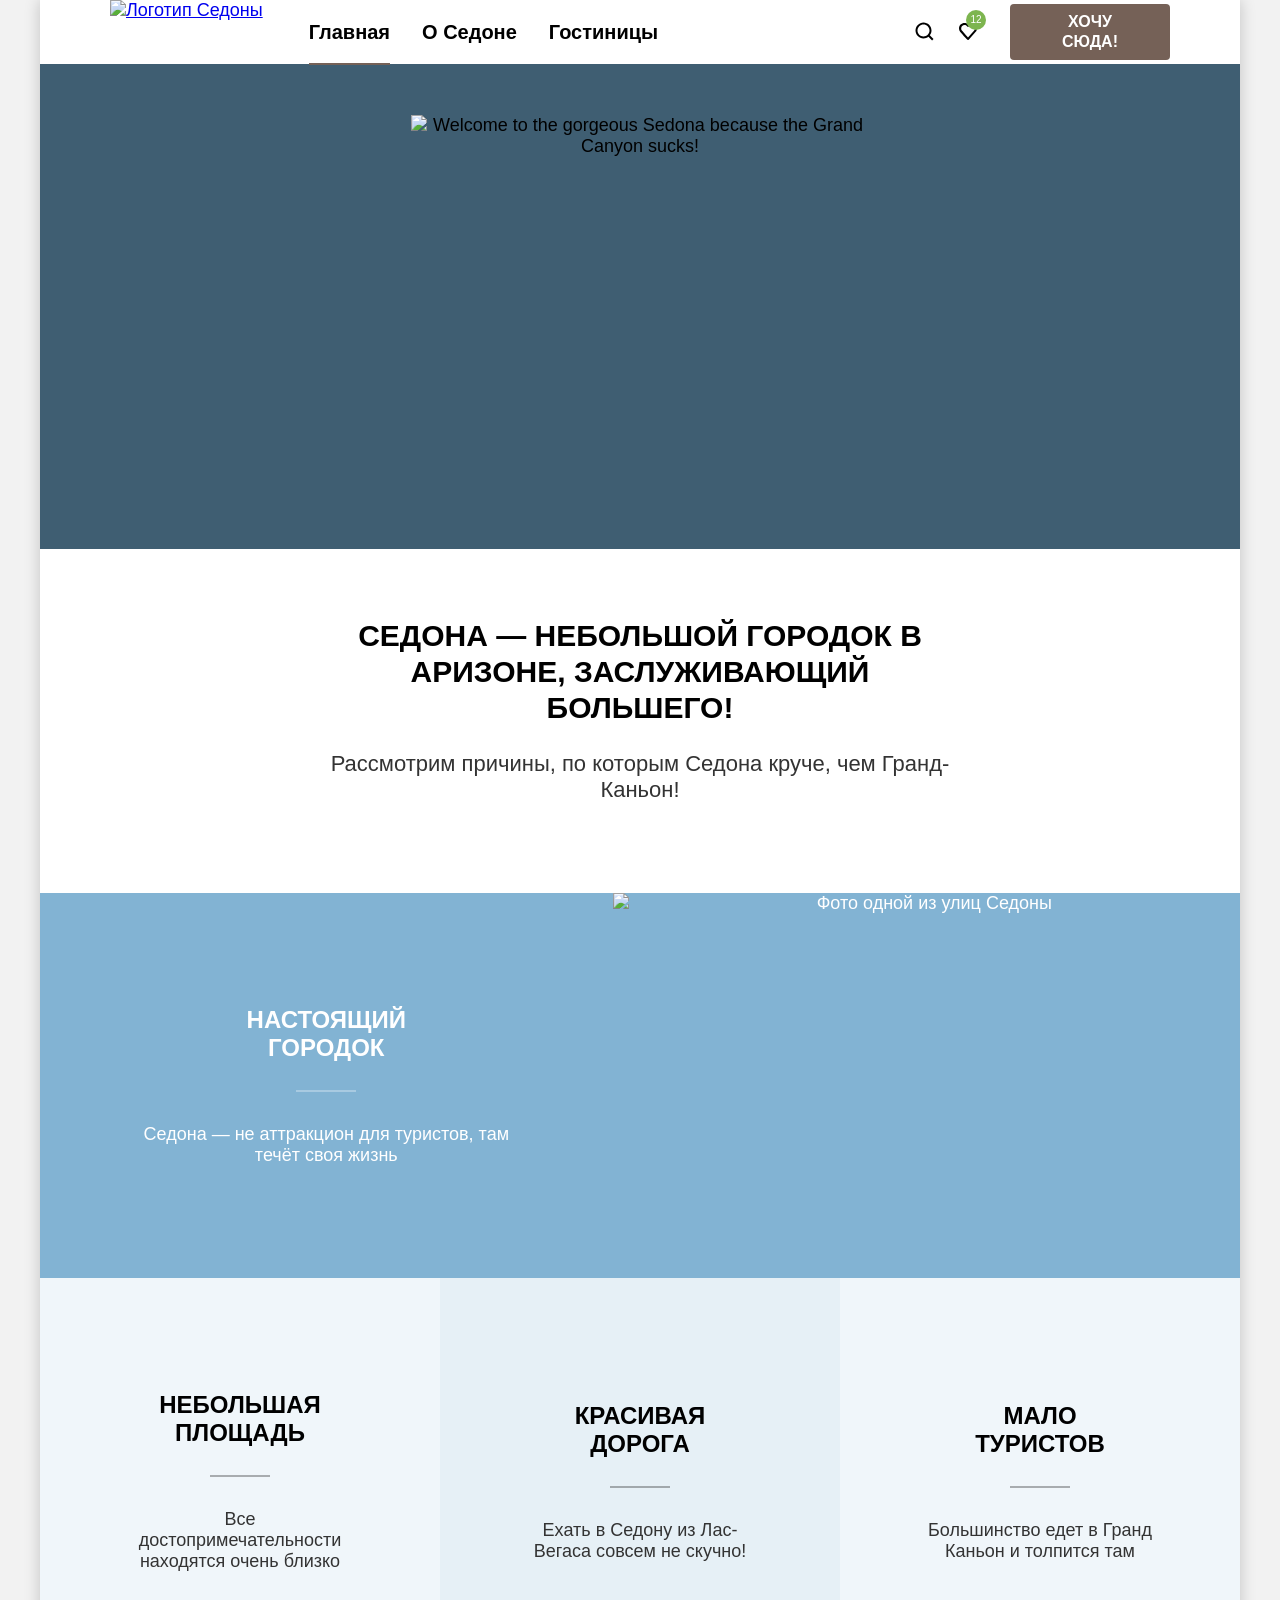
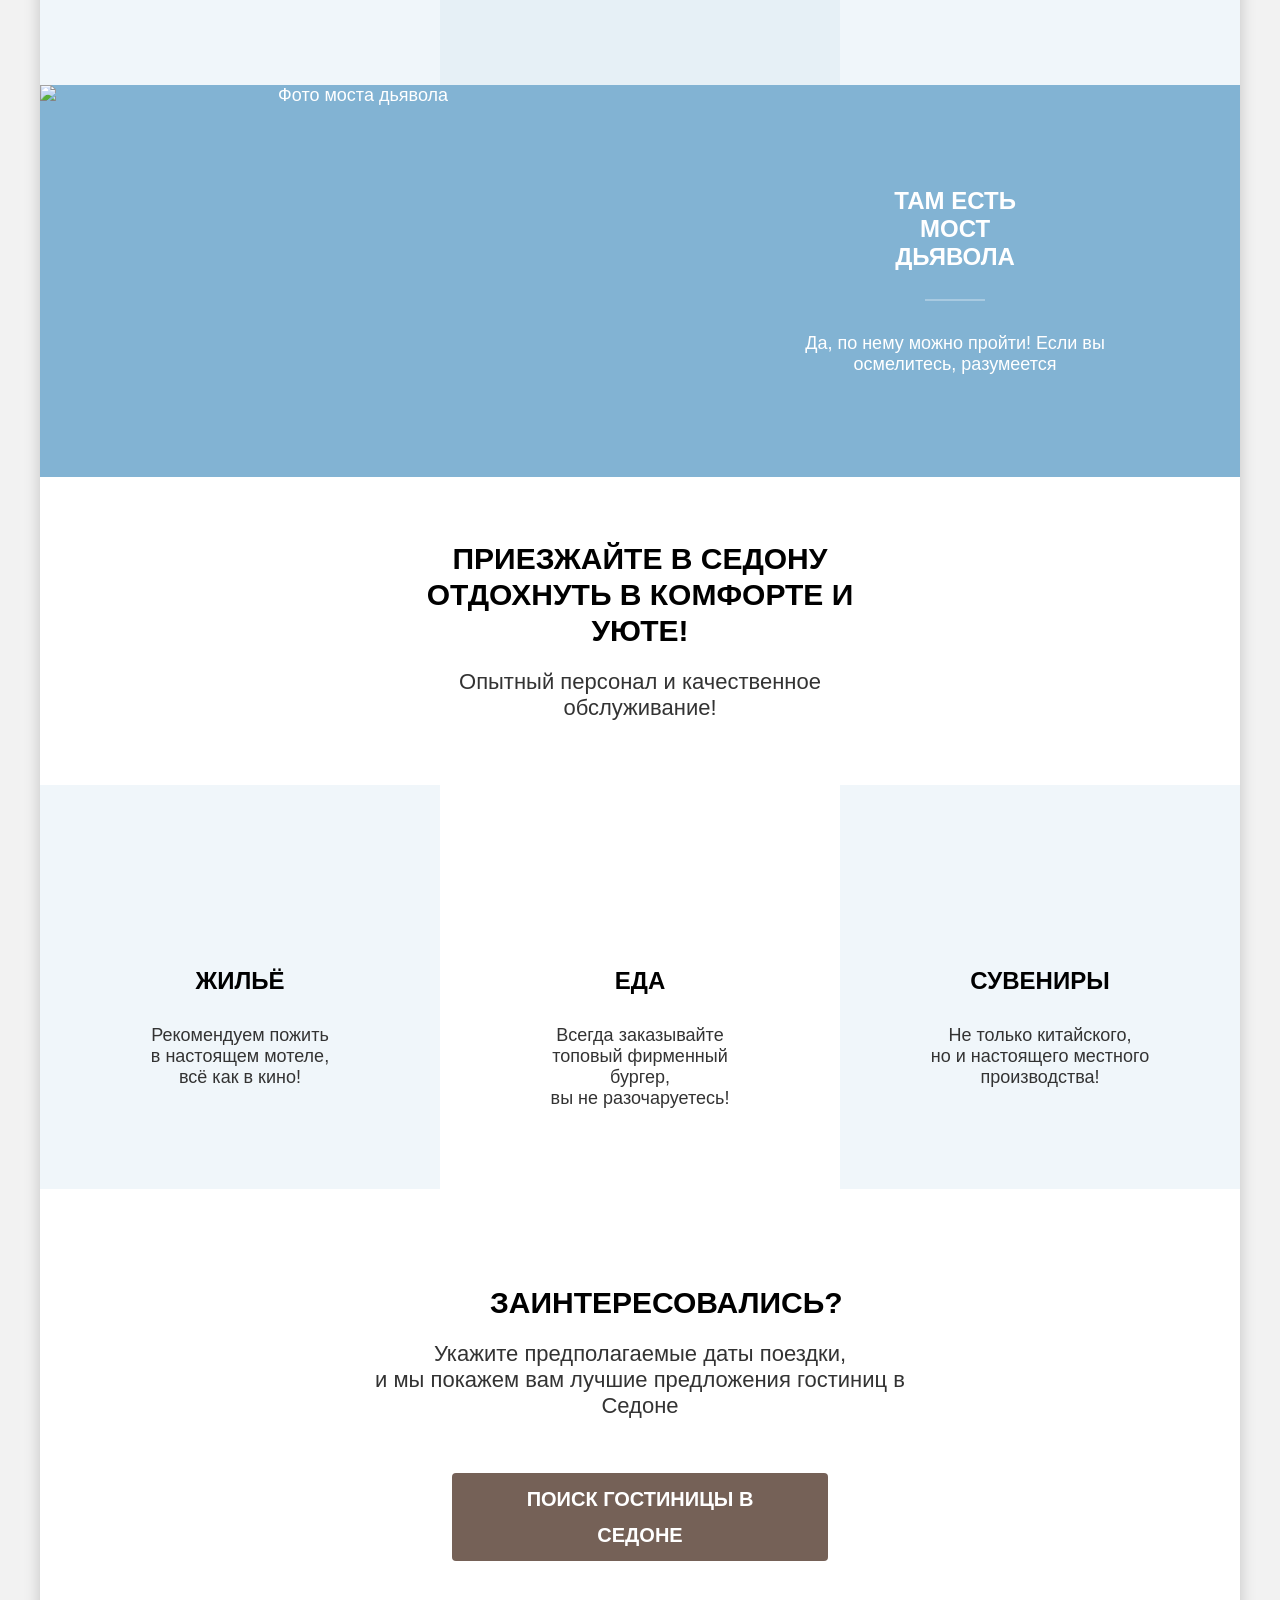
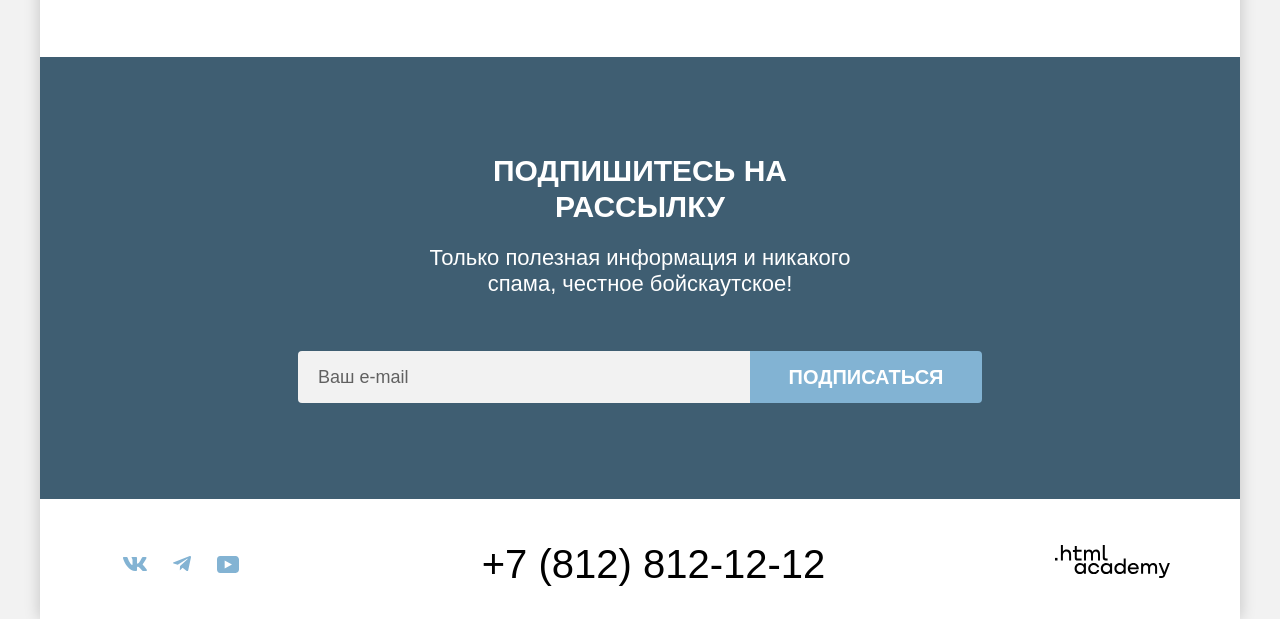
==== index.html @ 07a3b712 "fix: поправить стили (fix styles)" ====
<!doctype html>
<html lang="ru">
  <head>
    <meta charset="utf-8" />
    <title>HTML Academy: Седона</title>
    <link rel="icon" href="favicon.ico" sizes="32x32" />
    <link rel="stylesheet" href="styles/styles.css" />
  </head>
  <body>
    <div class="container">
      <header class="page-header">
        <div class="page-header__logo logo">
          <a href="index.html" class="logo__link">
            <img src="images/main-logo.svg" width="140" height="70" alt="Логотип Седоны" class="logo__image" />
          </a>
        </div>
        <nav class="page-header__navigation navigation">
          <ul class="navigation__list">
            <li class="navigation__item">
              <a href="index.html" class="navigation__link navigation__link--active" aria-current="page">Главная</a>
            </li>
            <li class="navigation__item">
              <a href="#" class="navigation__link">О Седоне</a>
            </li>
            <li class="navigation__item">
              <a href="catalog.html" class="navigation__link">Гостиницы</a>
            </li>
          </ul>
        </nav>
        <ul class="page-header__user-menu user-menu">
          <li class="user-menu__item">
            <a href="#" class="user-menu__link">
              <svg
                class="user-menu__icon user-menu__icon--search"
                aria-hidden="true"
                focusable="false"
                width="20"
                height="20"
                viewBox="0 0 20 20"
                xmlns="http://www.w3.org/2000/svg"
              >
                <path
                  d="M19.5 18.0083L15.8 14.3287C16.8 13.0359 17.5 11.3453 17.5 9.4558C17.5 5.08011 13.9 1.5 9.5 1.5C5.1 1.5 1.5 5.17956 1.5 9.55525C1.5 13.9309 5.1 17.511 9.5 17.511C11.3 17.511 13 16.9144 14.4 15.8204L18.1 19.5L19.5 18.0083ZM9.5 15.5221C6.2 15.5221 3.5 12.837 3.5 9.55525C3.5 6.27348 6.2 3.5884 9.5 3.5884C12.8 3.5884 15.5 6.27348 15.5 9.55525C15.5 12.837 12.8 15.5221 9.5 15.5221Z"
                />
              </svg>
              <span class="visually-hidden">Поиск</span>
            </a>
          </li>
          <li class="user-menu__item">
            <a href="#" class="user-menu__link">
              <svg
                class="user-menu__icon user-menu__icon--favorites"
                aria-hidden="true"
                focusable="false"
                width="20"
                height="20"
                viewBox="0 0 20 20"
                xmlns="http://www.w3.org/2000/svg"
              >
                <path
                  d="M9.9 19C9.6 19 9.3 18.9 9.1 18.6C3.7 12.5 2.4 11.1 2.1 10.7C1.4 9.8 1 8.6 1 7.4C1 4.4 3.4 2 6.5 2C7.8 2 9 2.5 10 3.3C11 2.5 12.3 2 13.5 2C16.5 2 19 4.4 19 7.4C19 8.7 18.5 9.9 17.7 10.8L10.7 18.7C10.5 18.9 10.3 19 9.9 19ZM3.9 9.5C4.2 9.9 7.4 13.5 10 16.4L16.2 9.4C16.7 8.9 16.9 8.2 16.9 7.4C16.9 5.6 15.4 4.1 13.6 4.1C12.6 4.1 11.6 4.6 10.9 5.4C10.6 5.7 10.3 5.8 10 5.8C9.7 5.8 9.4 5.6 9.2 5.4C8.5 4.6 7.5 4.1 6.5 4.1C4.7 4.1 3.2 5.6 3.2 7.4C3.1 8.3 3.5 9 3.9 9.5C3.8 9.5 3.8 9.5 3.9 9.5Z"
                />
              </svg>
              <span class="visually-hidden">Избранное</span>
              <span class="user-menu__count">12</span>
            </a>
          </li>
          <li class="user-menu__item">
            <a href="#" class="user-menu__button button button--brown">Хочу сюда!</a>
          </li>
        </ul>
      </header>
      <main class="page-main">
        <section class="page-main__hero hero">
          <h1 class="visually-hidden">Город Седона</h1>
          <img
            src="images/index-hero/hero-welcome.svg"
            width="458"
            height="352"
            alt="Welcome to the gorgeous Sedona because the Grand Canyon sucks!"
            class="hero__image"
          />
        </section>
        <section class="page-main__advantages advantages">
          <h2 class="advantages__title">Седона — небольшой городок в Аризоне, заслуживающий большего!</h2>
          <p class="advantages__description">Рассмотрим причины, по которым Седона круче, чем Гранд-Каньон!</p>
          <ul class="advantages__list">
            <li class="advantages__item advantages__item--accent">
              <div class="advantages__item-wrapper">
                <h3 class="advantages__item-title">Настоящий городок</h3>
                <p class="advantages__item-description">Седона — не аттракцион для туристов, там течёт своя жизнь</p>
              </div>
              <img src="images/advantages/advantages-1.jpg" width="800" height="385" alt="Фото одной из улиц Седоны" class="advantages__item-image" />
            </li>
            <li class="advantages__item">
              <h3 class="advantages__item-title">Небольшая площадь</h3>
              <p class="advantages__item-description">Все достопримечательности находятся очень близко</p>
            </li>
            <li class="advantages__item advantages__item--muted">
              <h3 class="advantages__item-title">Красивая дорога</h3>
              <p class="advantages__item-description">Ехать в Седону из Лас-Вегаса совсем не скучно!</p>
            </li>
            <li class="advantages__item">
              <h3 class="advantages__item-title">Мало туристов</h3>
              <p class="advantages__item-description">Большинство едет в Гранд Каньон и толпится там</p>
            </li>
            <li class="advantages__item advantages__item--accent advantages__item--reverse">
              <div class="advantages__item-wrapper">
                <h3 class="advantages__item-title">Там есть мост дьявола</h3>
                <p class="advantages__item-description">Да, по нему можно пройти! Если вы осмелитесь, разумеется</p>
              </div>
              <img src="images/advantages/advantages-2.jpg" width="800" height="385" alt="Фото моста дьявола" class="advantages__item-image" />
            </li>
          </ul>
        </section>
        <section class="page-main__services services">
          <h2 class="services__title">Приезжайте в Седону отдохнуть в комфорте и уюте!</h2>
          <p class="services__description">Опытный персонал и качественное обслуживание!</p>
          <ul class="services__list">
            <li class="services__item services__item--odd services__item--house">
              <h3 class="services__item-title">Жильё</h3>
              <p class="services__item-description">
                Рекомендуем пожить<br />
                в настоящем мотеле,<br />
                всё как в кино!
              </p>
            </li>
            <li class="services__item services__item--food">
              <h3 class="services__item-title">Еда</h3>
              <p class="services__item-description">
                Всегда заказывайте<br />
                топовый фирменный бургер,<br />
                вы не разочаруетесь!
              </p>
            </li>
            <li class="services__item services__item--odd services__item--souvenirs">
              <h3 class="services__item-title">Сувениры</h3>
              <p class="services__item-description">
                Не только китайского,<br />
                но и настоящего местного<br />
                производства!
              </p>
            </li>
          </ul>
        </section>
        <section class="page-main__hotel-search hotel-search">
          <h2 class="hotel-search__title">Заинтересовались?</h2>
          <p class="hotel-search__description">
            Укажите предполагаемые даты поездки,<br />
            и мы покажем вам лучшие предложения гостиниц в Седоне
          </p>
          <button type="button" class="hotel-search__button button button--brown">Поиск гостиницы в Седоне</button>
        </section>
        <section class="page-main__subscription subscription">
          <h2 class="subscription__title">Подпишитесь на рассылку</h2>
          <p class="subscription__description">Только полезная информация и никакого спама, честное бойскаутское!</p>
          <form class="subscription__form" action="https://echo.htmlacademy.ru/" method="post">
            <label class="visually-hidden" for="email">Введите адрес электронной почты:</label>
            <input id="email" class="subscription__email" type="email" name="subscription-email" placeholder="Ваш e-mail" required />
            <button class="subscription__button button button--blue" type="submit">Подписаться</button>
          </form>
        </section>
      </main>
      <footer class="page-footer">
        <section class="page-footer__social-links social-links">
          <h2 class="visually-hidden">Социальные сети</h2>
          <ul class="social-links__list">
            <li class="social-links__item">
              <a href="https://vk.com/htmlacademy" class="social-links__link">
                <svg aria-hidden="true" focusable="false" width="24" height="14" viewBox="0 0 24 14" xmlns="http://www.w3.org/2000/svg">
                  <path
                    fill-rule="evenodd"
                    clip-rule="evenodd"
                    d="M23.45 0.948C23.616 0.402 23.45 0 22.655 0H20.03C19.362 0 19.054 0.347 18.887 0.73C18.887 0.73 17.552 3.926 15.661 6.002C15.049 6.604 14.771 6.795 14.437 6.795C14.27 6.795 14.019 6.604 14.019 6.057V0.948C14.019 0.292 13.835 0 13.279 0H9.151C8.734 0 8.483 0.304 8.483 0.593C8.483 1.214 9.429 1.358 9.526 3.106V6.904C9.526 7.737 9.373 7.888 9.039 7.888C8.149 7.888 5.984 4.677 4.699 1.003C4.45 0.288 4.198 0 3.527 0H0.9C0.15 0 0 0.347 0 0.73C0 1.412 0.89 4.8 4.145 9.281C6.315 12.341 9.37 14 12.153 14C13.822 14 14.028 13.632 14.028 12.997V10.684C14.028 9.947 14.186 9.8 14.715 9.8C15.105 9.8 15.772 9.992 17.33 11.467C19.11 13.216 19.403 14 20.405 14H23.03C23.78 14 24.156 13.632 23.94 12.904C23.702 12.18 22.852 11.129 21.725 9.882C21.113 9.172 20.195 8.407 19.916 8.024C19.527 7.533 19.638 7.314 19.916 6.877C19.916 6.877 23.116 2.451 23.449 0.948H23.45Z"
                  />
                </svg>
                <span class="visually-hidden">Vkontakte</span>
              </a>
            </li>
            <li class="social-links__item">
              <a href="https://t.me/htmlacademy " class="social-links__link">
                <svg aria-hidden="true" focusable="false" width="18" height="16" viewBox="0 0 18 16" xmlns="http://www.w3.org/2000/svg">
                  <path
                    d="M16.785 0.0992597L0.840489 6.24776C-0.247661 6.68481 -0.241365 7.29184 0.640845 7.56253L4.73445 8.83953L14.2058 2.8637C14.6537 2.59121 15.0629 2.7378 14.7265 3.03636L7.05283 9.96185H7.05103L7.05283 9.96275L6.77045 14.1823C7.18413 14.1823 7.36669 13.9925 7.59871 13.7686L9.58705 11.8351L13.7229 14.89C14.4855 15.31 15.0332 15.0941 15.2229 14.1841L17.9379 1.38885C18.2158 0.274623 17.5126 -0.229883 16.785 0.0992597Z"
                  />
                </svg>
                <span class="visually-hidden">Telegram</span>
              </a>
            </li>
            <li class="social-links__item">
              <a href="https://www.youtube.com/user/htmlacademyru" class="social-links__link">
                <svg aria-hidden="true" focusable="false" width="22" height="17" viewBox="0 0 22 17" xmlns="http://www.w3.org/2000/svg">
                  <path
                    d="M18.607 0H3.17413C1.31343 0 0 1.59375 0 3.4V13.4937C0 15.4062 1.31343 17 3.17413 17H18.8259C20.4677 17 22 15.4062 22 13.6V3.4C21.7811 1.59375 20.4677 0 18.607 0ZM7.66169 12.5375V4.4625L14.995 8.5L7.66169 12.5375Z"
                  />
                </svg>
                <span class="visually-hidden">Youtube</span>
              </a>
            </li>
          </ul>
        </section>
        <div class="page-footer__contacts contacts">
          <a href="tel:+78128121212" class="contacts__phone">+7 (812) 812-12-12</a>
        </div>
        <div class="page-footer__logo logo">
          <a href="https://htmlacademy.ru/intensive/htmlcss" class="logo__link">
            <svg aria-hidden="true" focusable="false" width="115" height="33" viewBox="0 0 115 33" xmlns="http://www.w3.org/2000/svg">
              <path d="M0 12.9V15.5H2.5V12.9H0Z" />
              <path
                d="M11.6 4.5C10 4.5 8.8 5.2 8 6.2H7.9V0H5.9V15.5H7.9V10.2C7.9 8.1 9.2 6.6 11.2 6.6C13 6.6 14.1 8 14.1 9.8V15.5H16.1V9.4C16.2 6.4 14.3 4.5 11.6 4.5Z"
              />
              <path
                d="M26.6 4.8H21.8V1.1H19.8V4.9H17.9V6.9H19.8V12.9C19.8 14.6 20.8 15.6 22.5 15.6H26.6V13.6H22.9C22.2 13.6 21.8 13.2 21.8 12.5V6.8H26.6V4.8Z"
              />
              <path
                d="M41.1 4.6C39.5 4.6 38.2 5.4 37.6 6.7H37.5C36.9 5.5 35.7 4.6 34.1 4.6C32.7 4.6 31.6 5.4 31 6.4H30.9V4.8H29V15.4H31V10C31 8 32 6.5 33.6 6.5C35.1 6.5 36 7.5 36 9.1V15.4H38V9.8C38 7.4 39.4 6.5 40.6 6.5C42.1 6.5 43 7.5 43 9.1V15.4H45V8.9C45.1 6.4 43.6 4.6 41.1 4.6Z"
              />
              <path d="M47.8 12.7C47.8 14.4 48.8 15.4 50.6 15.4H52.6V13.4H50.9C50.2 13.4 49.8 13 49.8 12.3V0H47.8V12.7Z" />
              <path
                d="M28.9 19.7C28 18.6 26.7 17.9 25 17.9C21.9 17.9 19.6 20.2 19.6 23.5C19.6 26.8 21.9 29.1 25 29.1C26.8 29.1 28 28.3 28.8 27.2H28.9V28.8H30.9V18.2H28.9V19.7ZM25.3 27.1C23.1 27.1 21.7 25.5 21.7 23.5C21.7 21.5 23.1 19.9 25.3 19.9C27.5 19.9 28.9 21.5 28.9 23.5C28.9 25.4 27.5 27.1 25.3 27.1Z"
              />
              <path
                d="M44.2 22C43.7 19.6 41.6 17.9 38.8 17.9C35.4 17.9 33.2 20.4 33.2 23.5C33.2 26.6 35.4 29.1 38.8 29.1C41.6 29.1 43.7 27.3 44.2 24.9H42.1C41.7 26.2 40.4 27.2 38.8 27.2C36.6 27.2 35.2 25.6 35.2 23.6C35.2 21.6 36.6 20 38.8 20C40.4 20 41.6 21 42.1 22.2H44.2V22Z"
              />
              <path
                d="M55.1 19.7C54.2 18.6 52.9 17.9 51.2 17.9C48.1 17.9 45.8 20.2 45.8 23.5C45.8 26.8 48.1 29.1 51.2 29.1C53 29.1 54.2 28.3 55 27.2H55.1V28.8H57.1V18.2H55.1V19.7ZM51.5 27.1C49.3 27.1 47.9 25.5 47.9 23.5C47.9 21.5 49.3 19.9 51.5 19.9C53.7 19.9 55.1 21.5 55.1 23.5C55.1 25.4 53.6 27.1 51.5 27.1Z"
              />
              <path
                d="M68.7 19.8C67.8 18.7 66.5 17.9 64.8 17.9C61.7 17.9 59.4 20.2 59.4 23.5C59.4 26.8 61.6 29.1 64.8 29.1C66.5 29.1 67.8 28.3 68.6 27.3H68.7V28.8H70.7V13.4H68.7V19.8ZM65.1 27.1C62.9 27.1 61.5 25.5 61.5 23.5C61.5 21.5 62.9 19.9 65.1 19.9C67.3 19.9 68.7 21.5 68.7 23.5C68.6 25.5 67.2 27.1 65.1 27.1Z"
              />
              <path
                d="M78.3 17.9C75 17.9 72.8 20.4 72.8 23.5C72.8 26.5 74.9 29.1 78.3 29.1C80.8 29.1 82.8 27.8 83.5 25.5H81.4C80.9 26.5 79.8 27.1 78.4 27.1C76.5 27.1 75.1 25.8 75 24.2H83.8C84 20.6 81.8 17.9 78.3 17.9ZM78.3 19.8C80 19.8 81.3 20.8 81.6 22.4H75.1C75.4 20.9 76.6 19.8 78.3 19.8Z"
              />
              <path
                d="M98.2 17.9C96.6 17.9 95.3 18.7 94.6 19.9H94.5C93.9 18.7 92.7 17.9 91.1 17.9C89.7 17.9 88.6 18.6 88 19.7V18.2H86.1V28.8H88.1V23.4C88.1 21.4 89.1 20 90.7 19.9C92.2 19.9 93.1 20.9 93.1 22.5V28.8H95.1V23.2C95.1 20.8 96.5 19.9 97.7 19.9C99.2 19.9 100.1 20.9 100.1 22.5V28.8H102.1V22.3C102.2 19.7 100.7 17.9 98.2 17.9Z"
              />
              <path
                d="M109.4 27L105.8 18.1H103.6L108.4 29.7C108.1 30.6 107.7 30.9 106.7 30.9H104.2V32.9H106.7C108.5 32.9 109.5 32.1 110.2 30.3L114.9 18.1H112.8L109.4 27Z"
              />
            </svg>
            <span class="visually-hidden">Логотип команды htmlacademy</span>
          </a>
        </div>
      </footer>
      <div class="modal modal--hidden" role="dialog" aria-modal="true" aria-labelledby="modal-title">
        <div class="modal__container">
          <h2 class="modal__title" id="modal-title">Поиск гостиницы в Седоне</h2>
          <button class="modal__close-button" type="button">
            <span class="visually-hidden">Закрыть</span>
            <svg aria-hidden="true" focusable="false" width="14" height="14" viewBox="0 0 14 14" xmlns="http://www.w3.org/2000/svg">
              <path
                d="M14 1.29231L12.7077 0L7 5.70769L1.29231 0L0 1.29231L5.70769 7L0 12.7077L1.29231 14L7 8.29231L12.7077 14L14 12.7077L8.29231 7L14 1.29231Z"
                fill="black"
              />
            </svg>
          </button>
          <form class="modal__form" action="https://echo.htmlacademy.ru/" method="get">
            <div class="modal__field">
              <label class="modal__label" for="date-from">Дата заезда:</label>
              <div class="modal__input-wrapper">
                <input class="modal__input" id="date-from" type="text" name="date-from" value="27 апреля 2020" placeholder="ДД.ММ.ГГГГ" />
                <button class="modal__calendar-button" type="button">
                  <span class="visually-hidden">Выбрать дату заезда</span>
                </button>
              </div>
              <p class="modal__field-message modal__field-message--error">Мы не можем отправить вас в прошлое.</p>
            </div>
            <div class="modal__field">
              <label class="modal__label" for="date-to">Дата выезда:</label>
              <div class="modal__input-wrapper">
                <input class="modal__input" id="date-to" type="text" name="date-to" value="1 сентября 2023" placeholder="ДД.ММ.ГГГГ" />
                <button class="modal__calendar-button" type="button">
                  <span class="visually-hidden">Выбрать дату выезда</span>
                </button>
              </div>
              <p class="modal__field-message modal__field-message--success">На эти даты есть свободные номера. Пока есть.</p>
            </div>
            <div class="modal__guests">
              <div class="modal__guests-group">
                <label class="modal__guests-label" for="adults-count">Взрослые:</label>
                <div class="modal__counter">
                  <button class="modal__counter-button modal__counter-button--decrease" type="button" aria-label="Уменьшить количество взрослых">−</button>
                  <input class="modal__counter-value" id="adults-count" type="number" name="adults" value="2" readonly />
                  <button class="modal__counter-button modal__counter-button--increase" type="button" aria-label="Увеличить количество взрослых">+</button>
                </div>
              </div>
              <div class="modal__guests-group">
                <label class="modal__guests-label" for="children-count">
                  Дети:
                  <button class="modal__tooltip-button" type="button" aria-describedby="children-tooltip">
                    <span class="visually-hidden">Информация</span>
                  </button>
                  <span class="modal__tooltip" role="tooltip" id="children-tooltip">
                    Укажите количество детей, которые будут с вами, возраст которых от 6 до 18 лет. Дети до 6 лет размещаются бесплатно.
                  </span>
                </label>
                <div class="modal__counter">
                  <button class="modal__counter-button modal__counter-button--decrease" type="button" aria-label="Уменьшить количество детей">−</button>
                  <input class="modal__counter-value" id="children-count" type="number" name="children" value="2" readonly />
                  <button class="modal__counter-button modal__counter-button--increase" type="button" aria-label="Увеличить количество детей">+</button>
                </div>
              </div>
            </div>
            <button class="modal__submit button button--blue" type="submit">Найти</button>
          </form>
        </div>
      </div>
    </div>
    <script src="scripts/script.js"></script>
  </body>
</html>
---- styles/styles.css ----
/* Fonts */
@font-face {
  font-family: 'PT Sans';
  font-style: normal;
  font-weight: 400;
  src: url('../fonts/ptsans-400.woff2') format('woff2');
  font-display: swap;
}

@font-face {
  font-family: 'PT Sans';
  font-style: normal;
  font-weight: 700;
  src: url('../fonts/ptsans-700.woff2') format('woff2');
  font-display: swap;
}

/* Global */

:root {
  /* colors */
  --color-white: #ffffff;
  --color-black: #000000;
  --color-grey: #333333;
  --color-blue: #82b3d3;
  --color-blue-dark: #68a2ca;
  --color-blue-alt: #83b3d3;
  --color-brown: #756157;
  --color-brown-dark: #615048;
  --color-green: #7db54f;
  --color-green-dark: #6c9e42;
  --color-steel-teal: #3f5e72;
  --color-light-gray: #e5e5e5;
  --color-off-white: #f2f2f2;
  --color-coral-red: #ff5757;

  /* colors with opacity */
  --color-white-10: color-mix(in srgb, var(--color-white) 10%, transparent);
  --color-white-30: color-mix(in srgb, var(--color-white) 30%, transparent);
  --color-white-60: color-mix(in srgb, var(--color-white) 60%, transparent);
  --color-off-white-80: color-mix(in srgb, var(--color-off-white) 80%, transparent);
  --color-blue-12: color-mix(in srgb, var(--color-blue-alt) 12%, transparent);
  --color-blue-20: color-mix(in srgb, var(--color-blue-alt) 20%, transparent);
  --color-blue-30: color-mix(in srgb, var(--color-blue-dark) 30%, transparent);
  --color-black-20: color-mix(in srgb, var(--color-black) 20%, transparent);
  --color-black-30: color-mix(in srgb, var(--color-black) 30%, transparent);
  --color-black-60: color-mix(in srgb, var(--color-black) 60%, transparent);
  --color-brown-30: color-mix(in srgb, var(--color-brown) 30%, transparent);
}

.visually-hidden {
  position: absolute;
  width: 1px;
  height: 1px;
  margin: -1px;
  border: 0;
  padding: 0;
  white-space: nowrap;
  clip-path: inset(100%);
  clip: rect(0 0 0 0);
  overflow: hidden;
}

.button {
  display: block;
  padding: 8px 16px;
  border: none;
  border-radius: 4px;
  font-family: 'PT Sans', sans-serif;
  font-size: 16px;
  font-weight: 700;
  line-height: 20px;
  text-transform: uppercase;
  text-decoration: none;
  color: var(--color-white);
  cursor: pointer;
  transition: all 0.2s ease-out;

  &.button--brown {
    background-color: var(--color-brown);
  }

  &.button--brown:hover,
  &.button--brown:focus-visible {
    background-color: var(--color-brown-dark);
  }

  &.button--brown:active {
    background-color: var(--color-brown);
  }

  &.button--blue {
    background-color: var(--color-blue);
  }

  &.button--blue:hover,
  &.button--blue:focus-visible {
    background-color: var(--color-blue-dark);
  }

  &.button--blue:active {
    background-color: var(--color-blue);
  }

  &.button--green {
    background-color: var(--color-green);
  }

  &.button--green:hover,
  &.button--green:focus-visible {
    background-color: var(--color-green-dark);
  }

  &.button--green:active {
    background-color: var(--color-green);
  }

  &.button--reset {
    background-color: transparent;
  }

  &.button--reset:hover {
    color: var(--color-white-60);
  }

  &.button--reset:focus-visible {
    transition: none;
    outline: 3px solid var(--color-blue-alt);
    outline-offset: -3px;
  }

  &.button--reset:active {
    color: var(--color-white-30);
  }

  &.button--reset:disabled {
    background-color: transparent;
    color: var(--color-white-10);
  }

  &.button--sorting {
    padding: 14px 12px;
    width: 48px;
    height: 48px;
    border: 2px solid var(--color-light-gray);
    border-radius: 4px;
  }

  &.button--sorting:hover {
    border-color: var(--color-black);
  }

  &.button--sorting:hover,
  &.button--sorting:active {
    border-color: var(--color-black);
  }

  &.button--sorting:focus-visible {
    border-color: var(--color-blue-dark);
  }
}

.button:focus-visible {
  outline: none;
}

.button:active {
  color: var(--color-white-30);
}

.button:disabled {
  background-color: var(--color-light-gray);
  cursor: default;
  pointer-events: none;
}

.container {
  display: flex;
  flex-direction: column;
  margin: 0 auto;
  min-height: 100%;
  width: 1200px;
  background-color: var(--color-white);
  box-shadow: 0 0 15px 0 var(--color-black-20);
}

*,
*::before,
*::after {
  box-sizing: border-box;
}

img {
  max-width: 100%;
  height: auto;
  object-fit: cover;
}

html,
body {
  height: 100%;
  margin: 0;
  padding: 0;
}

body {
  background-color: var(--color-off-white);
  font-family: 'PT Sans', sans-serif;
  font-size: 18px;
  line-height: 21px;
  text-align: center;
  color: var(--color-black);
}

/* Header */

.page-header {
  display: flex;
  padding-inline: 70px;
  min-height: 64px;

  .page-header__logo {
    z-index: 1;
    align-self: start;
    margin-right: 30px;
    margin-bottom: -10px;
  }

  .logo__link {
    transition: opacity 0.15s ease-out;
    outline: none;
  }

  .logo__link:hover,
  .logo__link:focus-visible {
    opacity: 0.85;
  }

  .logo__link:active {
    opacity: 0.6;
  }
}

.navigation {
  .navigation__list {
    display: flex;
    flex-wrap: wrap;
    align-items: center;
    margin: 0;
    padding: 0;
    width: 465px;
    list-style: none;
  }

  .navigation__link {
    position: relative;
    display: block;
    padding: 20px 16px;
    font-size: 20px;
    font-weight: 700;
    line-height: 24px;
    color: inherit;
    text-decoration: none;
    outline: none;
  }

  .navigation__link::before {
    content: '';
    position: absolute;
    bottom: -1px;
    left: 16px;
    right: 16px;
    height: 2px;
    background-color: var(--color-brown);
    opacity: 0;
    transition: all 0.15s ease-out;
  }

  .navigation__link:hover::before,
  .navigation__link:focus-visible::before,
  .navigation__link--active::before {
    opacity: 1;
  }

  .navigation__link:active::before {
    background-color: var(--color-brown-30);
  }
}

.user-menu {
  display: flex;
  flex-wrap: wrap;
  align-items: center;
  margin: 0;
  margin-left: auto;
  padding: 0;
  width: 268px;
  list-style: none;

  .user-menu__link {
    position: relative;
    display: block;
    padding: 20px 12px 17px;
    text-decoration: none;
    color: var(--color-black);
    outline: none;
  }

  .user-menu__button {
    margin-left: 20px;
    padding-inline: 34px;
    width: 160px;
  }

  .user-menu__count {
    position: absolute;
    top: 9px;
    left: 20px;
    padding: 5px 4px;
    min-width: 20px;
    height: 20px;
    background-color: var(--color-green);
    border-radius: 100vw;
    font-size: 10px;
    line-height: 10px;
    color: var(--color-white);
  }

  .user-menu__icon {
    transition: fill 0.15s ease-out;
  }
}

.user-menu__link:hover .user-menu__icon,
.user-menu__link:focus-visible .user-menu__icon {
  fill: var(--color-brown);
}

.user-menu__link:active .user-menu__icon {
  fill: var(--color-brown-30);
}

/* Main Index */

.page-main {
  flex-grow: 1;
}

.hero {
  display: flex;
  flex-direction: column;
  align-items: center;
  padding-block: 51px 82px;
  min-height: 485px;
  background-color: var(--color-steel-teal);
  background-image: url('../images/index-hero/hero-background-mask.svg'), url('../images/index-hero/hero-background.jpg');
  background-repeat: no-repeat;
  background-position:
    center calc(100% + 1px),
    center top;
  background-size:
    100% auto,
    cover;
}

.advantages {
  display: flex;
  flex-direction: column;
  align-items: center;
  padding-top: 69px;

  .advantages__title {
    margin-top: 0;
    margin-bottom: 25px;
    width: 625px;
    font-size: 30px;
    font-weight: 700;
    line-height: 36px;
    text-transform: uppercase;
  }

  .advantages__description {
    margin-top: 0;
    margin-bottom: 90px;
    width: 655px;
    font-size: 22px;
    line-height: 26px;
    color: var(--color-grey);
  }

  .advantages__list {
    display: grid;
    grid-template-columns: repeat(3, 1fr);
    margin: 0;
    padding: 0;
    list-style: none;
  }
}

.advantages__item {
  position: relative;
  display: flex;
  flex-direction: column;
  justify-content: center;
  align-items: center;
  padding: 113px 85px;
  min-width: 400px;
  min-height: 385px;
  background-color: var(--color-blue-12);

  .advantages__item-title {
    position: relative;
    margin: 0;
    margin-bottom: 32px;
    padding-bottom: 30px;
    width: 172px;
    font-size: 24px;
    font-weight: 700;
    line-height: 28px;
    text-transform: uppercase;
  }

  .advantages__item-title::before {
    content: '';
    position: absolute;
    bottom: 0;
    left: 50%;
    width: 60px;
    height: 2px;
    background-color: var(--color-black-30);
    transform: translateX(-50%);
  }

  .advantages__item-description {
    margin: 0;
    color: var(--color-grey);
  }
}

.advantages__item--accent {
  flex-direction: row;
  grid-column: 1 / -1;
  padding: 0;
  background-color: var(--color-blue);
  color: var(--color-white);

  .advantages__item-wrapper {
    padding: 102px 85px;
    display: flex;
    flex-direction: column;
    align-items: center;
  }

  .advantages__item-title::before {
    background-color: var(--color-white-30);
  }

  .advantages__item-description {
    color: var(--color-white);
  }

  .advantages__item-image {
    height: 100%;
  }
}

.advantages__item--reverse {
  .advantages__item-image {
    order: -1;
  }
}

.advantages__item--muted {
  background-color: var(--color-blue-20);
}

.services {
  display: flex;
  flex-direction: column;
  align-items: center;
  padding-top: 64px;

  .services__title {
    margin-top: 0;
    margin-bottom: 20px;
    width: 510px;
    font-size: 30px;
    font-weight: 700;
    line-height: 36px;
    text-transform: uppercase;
  }

  .services__description {
    margin-top: 0;
    margin-bottom: 64px;
    width: 495px;
    font-size: 22px;
    line-height: 26px;
    color: var(--color-grey);
  }

  .services__list {
    display: flex;
    flex-wrap: wrap;
    margin: 0;
    padding: 0;
    list-style: none;
  }
}

.services__item {
  position: relative;
  padding: 80px 85px;
  min-height: 385px;
  width: 400px;

  .services__item-title {
    margin-top: 102px;
    margin-bottom: 30px;
    font-size: 24px;
    font-weight: 700;
    line-height: 28px;
    text-transform: uppercase;
  }

  .services__item-description {
    margin: 0;
    color: var(--color-grey);
  }

  &.services__item--odd {
    background-color: var(--color-blue-12);
  }
}

.services__item::before {
  content: '';
  position: absolute;
  background-repeat: no-repeat;
  background-position: center;
  background-size: contain;
  transform: translateX(-50%);
}

.services__item--house::before {
  width: 75px;
  height: 72px;
  background-image: url('../images/decorative-icons/services-house-icon.svg');
}

.services__item--food::before {
  width: 75px;
  height: 72px;
  background-image: url('../images/decorative-icons/services-burger-icon.svg');
}

.services__item--souvenirs::before {
  width: 76px;
  height: 75px;
  background-image: url('../images/decorative-icons/services-gift-icon.svg');
}

.hotel-search {
  display: flex;
  flex-direction: column;
  align-items: center;
  padding-block: 96px;

  .hotel-search__title {
    margin-top: 0;
    margin-bottom: 20px;
    width: 300px;
    font-size: 30px;
    font-weight: 700;
    line-height: 36px;
    text-transform: uppercase;
  }

  .hotel-search__description {
    margin-top: 0;
    margin-bottom: 54px;
    width: 595px;
    font-size: 22px;
    line-height: 26px;
    color: var(--color-grey);
  }

  .hotel-search__button {
    padding-inline: 50px;
    width: 376px;
    font-size: 20px;
    line-height: 36px;
  }
}

.subscription {
  display: flex;
  flex-direction: column;
  align-items: center;
  padding-block: 96px;
  min-height: 415px;
  background-color: var(--color-steel-teal);
  background-image: url('../images/subscription/subscription-background.jpg');
  background-repeat: no-repeat;
  background-position: center;
  background-size: cover;
  color: var(--color-white);

  .subscription__title {
    margin-top: 0;
    margin-bottom: 20px;
    width: 410px;
    font-size: 30px;
    font-weight: 700;
    line-height: 36px;
    text-transform: uppercase;
  }

  .subscription__description {
    margin-top: 0;
    margin-bottom: 54px;
    width: 480px;
    font-size: 22px;
    line-height: 26px;
  }

  .subscription__form {
    display: flex;
    width: 684px;
  }

  .subscription__email {
    flex-grow: 1;
    padding: 14px 20px;
    border: none;
    border-radius: 4px 0 0 4px;
    background-color: var(--color-off-white);
    font-family: 'PT Sans', sans-serif;
    font-size: 18px;
    font-weight: 700;
    line-height: 24px;
    color: var(--color-black);
    transition: background-color 0.15s ease-out;
  }

  .subscription__email::placeholder {
    font-weight: 400;
    color: var(--color-black-60);
  }

  .subscription__email:hover {
    background-color: var(--color-light-gray);
  }

  .subscription__email:focus-visible {
    background-color: var(--color-light-gray);
    outline: 3px solid var(--color-blue-alt);
    outline-offset: -3px;
  }

  .subscription__email:disabled {
    background-color: var(--color-black-20);
  }

  .subscription__button {
    padding-inline: 15px;
    min-width: 232px;
    border-radius: 0 4px 4px 0;
    font-size: 20px;
    line-height: 36px;
  }
}

.subscription--white-bg {
  background: none;
  color: var(--color-black);

  .subscription__description {
    color: var(--color-grey);
  }
}

/* Footer */

.page-footer {
  display: flex;
  justify-content: space-between;
  align-items: center;
  padding: 40px 70px 30px;
  min-height: 120px;
}

.social-links__list {
  display: flex;
  justify-content: space-around;
  align-items: center;
  margin: 0;
  padding: 0;
  width: 142px;
  list-style: none;
}

.social-links__link {
  display: flex;
  outline: none;

  svg {
    fill: var(--color-blue-alt);
    transition: fill 0.15s ease-out;
  }
}

.social-links__link:hover,
.social-links__link:focus-visible {
  svg {
    fill: var(--color-blue-dark);
  }
}

.social-links__link:active {
  svg {
    fill: var(--color-blue-30);
  }
}

.contacts {
  width: 720px;

  .contacts__phone {
    font-size: 40px;
    line-height: 40px;
    text-transform: uppercase;
    text-decoration: none;
    color: inherit;
    transition: color 0.2s ease-out;
    outline: none;
  }

  .contacts__phone:hover,
  .contacts__phone:focus-visible {
    color: var(--color-brown);
  }

  .contacts__phone:active {
    color: var(--color-brown-30);
  }
}

.page-footer__logo {
  width: 115px;
}

.logo__link {
  outline: none;

  svg {
    transition: fill 0.2s ease-out;
  }
}

.logo__link:hover,
.logo__link:focus-visible {
  svg {
    fill: var(--color-brown);
  }
}

.logo__link:active {
  svg {
    fill: var(--color-brown-30);
  }
}

/* Main Catalog */

.catalog {
  display: flex;
  flex-direction: column;
  align-items: start;
  padding: 70px;
  padding-top: 35px;
  min-height: 412px;
  background-color: var(--color-steel-teal);
  background-image: url('../images/catalog-filters/filters-background.jpg');
  background-repeat: no-repeat;
  background-position: center;
  background-size: cover;
  color: var(--color-white);

  .catalog__title {
    margin-top: 0;
    margin-bottom: 8px;
    font-size: 60px;
    font-weight: 700;
    line-height: 78px;
  }
}

.breadcrumbs {
  display: flex;
  justify-content: center;
  align-items: center;
  margin-top: 0;
  margin-bottom: 40px;
  padding: 0;
  min-width: 114px;
  list-style: none;

  .breadcrumbs__item {
    position: relative;
  }

  .breadcrumbs__item:not(:last-of-type) {
    padding-right: 29px;
  }

  .breadcrumbs__link {
    font-size: 16px;
    line-height: 21px;
    text-decoration: none;
    color: inherit;
    transition: opacity 0.2s ease-out;
  }

  .breadcrumbs__link:not(.breadcrumbs__link--active):hover {
    opacity: 0.6;
  }

  .breadcrumbs__link:not(.breadcrumbs__link--active):focus-visible {
    border-radius: 3px;
    outline: 3px solid var(--color-blue-alt);
  }

  .breadcrumbs__link:not(.breadcrumbs__link--active):active {
    opacity: 0.3;
  }
}

.breadcrumbs__item:first-of-type {
  .breadcrumbs__link {
    display: block;
    width: 12px;
    height: 12px;
    background-image: url('../images/decorative-icons/breadcrumbs-home.svg');
    background-repeat: no-repeat;
    background-position: center;
  }
}

.breadcrumbs__item:not(:last-of-type)::before {
  content: '';
  position: absolute;
  top: 50%;
  right: 11px;
  width: 6px;
  height: 10px;
  background-image: url('../images/decorative-icons/breadcrumbs-arrow.svg');
  background-repeat: no-repeat;
  background-position: center;
  transform: translateY(-50%);
}

.filters {
  display: flex;
  flex-wrap: wrap;
  gap: 70px;
  min-height: 157px;
  width: 1060px;

  .filters__group {
    margin: 0;
    padding: 0;
    min-width: 150px;
    border: none;
    text-align: start;
  }

  .filters__group--housing {
    margin-right: auto;
  }

  .filters__group--price {
    width: 288px;
  }

  .filters__group-title {
    padding: 0;
    margin-bottom: 32px;
    font-size: 20px;
    font-weight: 700;
    line-height: 24px;
    text-transform: capitalize;
  }

  .filters__group-list {
    display: flex;
    flex-direction: column;
    row-gap: 16px;
    margin: 0;
    padding: 0;
    list-style: none;
  }

  .filters__control {
    display: flex;
    align-items: center;
    gap: 16px;
    line-height: 23px;
    cursor: pointer;
  }

  .filters__control:has(.filters__control-input:disabled) {
    opacity: 0.2;
  }

  .filters__control-mark {
    flex-shrink: 0;
    width: 20px;
    height: 20px;
    background-color: var(--color-white);
    border-radius: 4px;
    transition: opacity 0.1s ease-out;
  }

  .filters__control-input:hover + .filters__control-mark {
    opacity: 0.6;
  }

  .filters__control-input:focus-visible + .filters__control-mark {
    outline: 3px solid var(--color-blue-alt);
  }

  .filters__control-input:active + .filters__control-mark {
    opacity: 0.3;
  }

  .filters__control-input:disabled + .filters__control-mark {
    opacity: 0.7;
  }

  .filters__control-input:checked + .filters__control-mark--check {
    background-image: url('../images/decorative-icons/filter-control-check.svg');
    background-repeat: no-repeat;
    background-position: center;
    background-size: 12px 10px;
  }

  .filters__control-mark--radio {
    position: relative;
    border-radius: 50%;
  }

  .filters__control-input:checked + .filters__control-mark--radio::before {
    content: '';
    position: absolute;
    top: 50%;
    left: 50%;
    width: 10px;
    height: 10px;
    background-color: var(--color-steel-teal);
    border-radius: 50%;
    transform: translate(-50%, -50%);
  }

  .filters__price-range {
    position: relative;
    display: flex;
    gap: 2px;
    max-width: 100%;
    margin-bottom: 43px;
  }

  .filters__price-input {
    flex-grow: 1;
    padding: 12px 20px;
    padding-right: 51px;
    width: 143px;
    background-color: var(--color-off-white);
    border: none;
    font-family: 'PT Sans', sans-serif;
    font-size: 18px;
    font-weight: 700;
    line-height: 24px;
    color: var(--color-black);
    appearance: textfield;
    transition: background-color 0.15s ease-out;
  }

  .filters__price-input::selection {
    background-color: var(--color-blue-alt);
  }

  .filters__price-input:hover {
    background-color: var(--color-light-gray);
  }

  .filters__price-input:focus-visible {
    background-color: var(--color-light-gray);
    outline: 3px solid var(--color-blue-alt);
    outline-offset: -3px;
  }

  .filters__price-input:disabled {
    background-color: var(--color-white-30);
  }

  .filters__price-input--from {
    border-radius: 4px 0 0 4px;
  }

  .filters__price-input--to {
    border-radius: 0 4px 4px 0;
  }

  .filters__price-input::-webkit-inner-spin-button,
  .filters__price-input::-webkit-outer-spin-button {
    appearance: none;
  }

  .filters__price-label {
    position: absolute;
    top: 10px;
    line-height: 24px;
    color: var(--color-black-30);
  }

  .filters__price-label--from {
    left: 106px;
  }

  .filters__price-label--to {
    right: 20px;
  }

  .filters__range {
    height: 4px;
    background-color: var(--color-white-30);
  }

  .filters__range-track {
    position: relative;
    width: 227px;
    height: 100%;
    background-color: var(--color-white);
  }

  .filters__range-thumb {
    position: absolute;
    top: -8px;
    padding: 0;
    width: 20px;
    height: 20px;
    background-color: var(--color-white);
    border: none;
    border-radius: 5px;
    cursor: grab;
    transition: box-shadow 0.1s ease-out;
  }

  .filters__range-thumb:hover {
    box-shadow: 0 4px 10px 0 var(--color-black-20);
  }

  .filters__range-thumb:focus-visible {
    box-shadow: 0 4px 10px 0 var(--color-black-20);
    outline: 3px solid var(--color-blue-alt);
  }

  .filters__range-thumb:active {
    box-shadow: 0 7px 15px 0 var(--color-black-30);
    cursor: grabbing;
    outline: 2px solid var(--color-blue-alt);
  }

  .filters__range-thumb:disabled {
    pointer-events: none;
  }

  .filters__range-thumb--min {
    left: 0;
  }

  .filters__range-thumb--max {
    right: 0;
  }

  .filters__buttons-wrapper {
    display: flex;
    flex-direction: column;
    gap: 32px;
    padding-top: 55px;
    width: 190px;
  }
}

.hotel-results {
  display: flex;
  flex-wrap: wrap;
  align-items: center;
  row-gap: 40px;
  padding: 50px 70px 60px;

  .hotel-results__title {
    margin: 0;
    margin-right: 200px;
    width: 338px;
    font-size: 30px;
    font-weight: 700;
    line-height: 36px;
    text-transform: uppercase;
  }

  .hotel-results__select {
    margin-right: auto;
    padding: 11px 40px 13px 20px;
    width: 292px;
    background-image: url('../images/decorative-icons/sort-select-arrow.svg');
    background-repeat: no-repeat;
    background-position: center right 18px;
    background-size: 12px 7px;
    border: 2px solid var(--color-light-gray);
    border-radius: 4px;
    font-family: 'PT Sans', sans-serif;
    font-size: 18px;
    line-height: 21px;
    color: var(--color-grey);
    appearance: none;
    cursor: pointer;
    outline: none;
  }

  .hotel-results__select:hover,
  .hotel-results__select:focus-visible {
    border-color: var(--color-blue-dark);
  }

  .hotel-results__select:disabled {
    background-image: url('../images/decorative-icons/sort-select-arrow-disabled.svg');
    border-color: var(--color-black-30);
    color: var(--color-black-30);
    cursor: default;
  }
}

.sort-list {
  display: flex;
  justify-content: space-between;
  align-self: baseline;
  margin: 0;
  padding: 0;
  width: 160px;
  list-style: none;

  .sort-list__link--active,
  .sort-list__link--active:focus-visible {
    border-color: var(--color-black);
  }

  .sort-list__link--tile {
    background: url('../images/decorative-icons/sort-mode-tile.svg') no-repeat center;
  }

  .sort-list__link--card {
    background: url('../images/decorative-icons/sort-mode-card.svg') no-repeat center;
  }

  .sort-list__link--list {
    background: url('../images/decorative-icons/sort-mode-list.svg') no-repeat center;
  }
}

.hotels-list {
  display: grid;
  grid-template-columns: repeat(3, 1fr);
  gap: 20px;
  margin: 0;
  padding: 0;
  padding-bottom: 40px;
  border-bottom: 1px solid var(--color-light-gray);
  list-style: none;
}

.hotel-card {
  display: grid;
  grid-template-columns: repeat(2, 1fr);
  grid-template-rows: auto 1fr;
  gap: 14px 20px;
  padding: 20px;
  min-height: 438px;
  width: 340px;
  border: 1px solid var(--color-light-gray);
  border-radius: 4px;
  color: var(--color-grey);

  .hotel-card__photo-link {
    grid-column: 1 / -1;
    width: 300px;
    text-decoration: none;
    color: var(--color-black);
    outline: none;
    transition: all 0.1s ease-out;
  }

  .hotel-card__photo-link:hover,
  .hotel-card__photo-link:focus-visible {
    opacity: 0.85;
  }

  .hotel-card__photo-link:active {
    opacity: 0.6;
  }

  .hotel-card__title {
    margin-bottom: 0;
    margin-top: 12px;
    font-size: 24px;
    font-weight: 700;
    line-height: 28px;
    text-align: start;
  }

  .hotel-card__type {
    justify-self: start;
  }

  .hotel-card__price {
    justify-self: end;
  }

  .hotel-card__star-rating {
    padding-block: 10px;
  }

  .hotel-card__star-rating::before {
    content: '';
    display: block;
    height: 17px;
    background-image: url('../images/decorative-icons/rating-star.svg');
    background-repeat: repeat-x;
    background-size: 24px 17px;
  }

  .hotel-card__star-rating[aria-label^='4']::before {
    width: 93px;
  }

  .hotel-card__star-rating[aria-label^='3']::before {
    width: 75px;
  }

  .hotel-card__star-rating[aria-label^='2']::before {
    width: 45px;
  }

  .hotel-card__rating-badge {
    margin: 0;
    padding: 9px 22px;
    border-radius: 4px;
    background-color: var(--color-off-white);
    font-size: 16px;
    line-height: 20px;
    text-transform: uppercase;
  }
}

.pagination {
  display: flex;
  flex-wrap: wrap;
  gap: 8px;
  margin: 0;
  padding: 0;
  list-style: none;

  .pagination__link {
    display: block;
    min-width: 60px;
    height: 60px;
    padding: 12px;
    border-radius: 4px;
    background-color: var(--color-blue);
    font-size: 20px;
    font-weight: 700;
    line-height: 36px;
    text-decoration: none;
    text-transform: uppercase;
    color: var(--color-white);
    transition: all 0.1s ease-out;
    outline: none;
  }

  .pagination__link[href] {
    border: 1px solid var(--color-blue);
  }

  .pagination__link[href]:hover,
  .pagination__link[href]:focus-visible {
    background-color: var(--color-blue-dark);
  }

  .pagination__link[href]:active {
    color: var(--color-white-30);
    border: 1px solid transparent;
  }

  .pagination__link--dots {
    background-color: transparent;
    font-weight: 400;
    color: var(--color-black);
  }

  .pagination__link--active {
    background-color: var(--color-off-white);
    color: var(--color-black);
  }
}

/* Modal */

.modal {
  position: fixed;
  inset: 0;
  display: flex;
  align-items: center;
  justify-content: center;
  background-color: var(--color-off-white-80);
  z-index: 100;

  .modal__container {
    position: relative;
    padding: 64px 70px;
    width: 717px;
    min-height: 576px;
    background-color: var(--color-white);
    border-radius: 30px;
  }

  .modal__title {
    margin-top: 0;
    margin-bottom: 64px;
    max-width: 535px;
    font-size: 30px;
    font-weight: 700;
    line-height: 36px;
    text-transform: uppercase;
    text-align: start;
  }

  .modal__close-button {
    position: absolute;
    top: 64px;
    right: 52px;
    display: flex;
    align-items: center;
    justify-content: center;
    width: 52px;
    height: 52px;
    background-color: var(--color-off-white);
    border: none;
    border-radius: 50%;
    cursor: pointer;
    transition: background-color 0.15s ease-out;
  }

  .modal__form {
    display: flex;
    flex-direction: column;
    row-gap: 23px;
  }

  .modal__field {
    display: grid;
    grid-template-columns: 120px 1fr;
    align-items: baseline;
    column-gap: 24px;
  }

  .modal__label {
    font-size: 20px;
    font-weight: 700;
    line-height: 24px;
    text-transform: capitalize;
  }

  .modal__input-wrapper {
    position: relative;
    display: flex;
    margin-bottom: 4px;
  }

  .modal__input {
    flex-grow: 1;
    padding: 12px 20px;
    padding-right: 45px;
    background-color: var(--color-off-white);
    border: none;
    border-radius: 4px;
    font-family: 'PT Sans', sans-serif;
    font-size: 18px;
    font-weight: 700;
    line-height: 24px;
    color: var(--color-black);
    outline: none;
    transition: background-color 0.15s ease-out;
  }

  .modal__calendar-button {
    position: absolute;
    top: 14px;
    right: 20px;
    padding: 0;
    width: 20px;
    height: 20px;
    background-color: transparent;
    background-image: url('../images/decorative-icons/modal-date.svg');
    background-repeat: no-repeat;
    background-position: center;
    border: none;
    border-radius: 4px;
    color: var(--color-gray);
    cursor: pointer;
    opacity: 0.3;
    transition: opacity 0.15s ease-out;
  }

  .modal__field-message {
    grid-column: 2;
    justify-self: start;
    margin: 0;
    padding-inline: 20px;
    font-size: 16px;
  }

  .modal__field-message--error {
    color: var(--color-coral-red);
  }

  .modal__field-message--success {
    color: var(--color-grey);
  }

  .modal__guests {
    display: flex;
    align-items: center;
    gap: 74px;
    margin-bottom: 25px;
  }

  .modal__guests-group {
    position: relative;
    display: flex;
    align-items: center;
    column-gap: 53px;
  }

  .modal__guests-label {
    display: flex;
    align-items: center;
    column-gap: 10px;
    font-size: 20px;
    font-weight: 700;
    line-height: 24px;
  }

  .modal__counter {
    display: flex;
    align-items: center;
    height: 48px;
    background-color: var(--color-off-white);
    border-radius: 4px;
  }
  .modal__counter-button {
    padding: 0;
    width: 40px;
    height: 100%;
    background-color: transparent;
    border: none;
    border-radius: 4px;
    font-size: 30px;
    color: var(--color-brown-30);
    cursor: pointer;
    transition: color 0.15s ease-out;
  }

  .modal__counter-value {
    padding: 0 5px;
    width: 31px;
    height: 100%;
    border: none;
    background-color: transparent;
    font-family: 'PT Sans', sans-serif;
    font-size: 18px;
    font-weight: 700;
    line-height: 20px;
    text-align: center;
    appearance: textfield;
    outline: none;
  }

  .modal__counter-value::-webkit-outer-spin-button,
  .modal__counter-value::-webkit-inner-spin-button {
    appearance: none;
  }

  .modal__tooltip-button {
    width: 26px;
    height: 26px;
    padding: 0;
    background-color: var(--color-blue-alt);
    background-image: url('../images/decorative-icons/modal-info-badge.svg');
    background-repeat: no-repeat;
    background-position: center;
    border: none;
    border-radius: 50%;
    cursor: pointer;
    outline: none;
  }

  .modal__tooltip {
    display: none;
    position: absolute;
    top: 55px;
    left: -54px;
    padding: 15px 18px 18px 22px;
    width: 251px;
    background-color: var(--color-grey);
    border-radius: 10px;
    box-shadow: 0 15px 30px 0 var(--color-black-30);
    font-size: 16px;
    font-weight: 400;
    line-height: 20px;
    color: var(--color-white);
    text-align: left;
  }

  .modal__tooltip::before {
    content: '';
    position: absolute;
    top: -9px;
    left: 50%;
    width: 19px;
    height: 9px;
    background-image: url('../images/decorative-icons/modal-help-triangle.svg');
    background-repeat: no-repeat;
    background-position: center;
    transform: translateX(-50%);
  }

  .modal__submit {
    width: 100%;
    padding: 18px;
    border-radius: 10px;
    font-size: 20px;
    font-weight: 700;
    line-height: 24px;
  }
}

.modal__close-button:hover,
.modal__close-button:focus-visible,
.modal__close-button:active {
  background-color: var(--color-light-gray);
}

.modal__close-button:focus-visible {
  outline: 3px solid var(--color-blue-alt);
}

.modal__close-button:active > svg {
  opacity: 0.3;
}

.modal__close-button:disabled {
  background-color: var(--color-black-20);
  pointer-events: none;
}

.modal__input::placeholder {
  color: var(--color-black-60);
}

.modal__input::selection {
  background-color: var(--color-blue-alt);
}

.modal__input:hover,
.modal__input:focus-visible {
  background-color: var(--color-light-gray);
}

.modal__input:focus-visible {
  outline: 3px solid var(--color-blue-alt);
  outline-offset: -3px;
}

.modal__input:disabled {
  background-color: var(--color-black-20);
  pointer-events: none;
}

.modal__calendar-button:hover,
.modal__calendar-button:focus-visible {
  opacity: 1;
}

.modal__calendar-button:focus-visible {
  outline: 3px solid var(--color-blue-alt);
}

.modal__calendar-button:disabled {
  opacity: 0.15;
  pointer-events: none;
}

.modal__counter-button:hover,
.modal__counter-button:focus-visible {
  color: var(--color-black);
}

.modal__counter-button:focus-visible {
  outline: 3px solid var(--color-blue-alt);
}

.modal__counter-button:active {
  color: var(--color-black-20);
}

.modal__counter-button:disabled {
  background-color: var(--color-black-20);
  pointer-events: none;
}

.modal__tooltip-button:hover + .modal__tooltip,
.modal__tooltip-button:focus-visible + .modal__tooltip {
  display: block;
}

.modal--hidden {
  display: none;
}
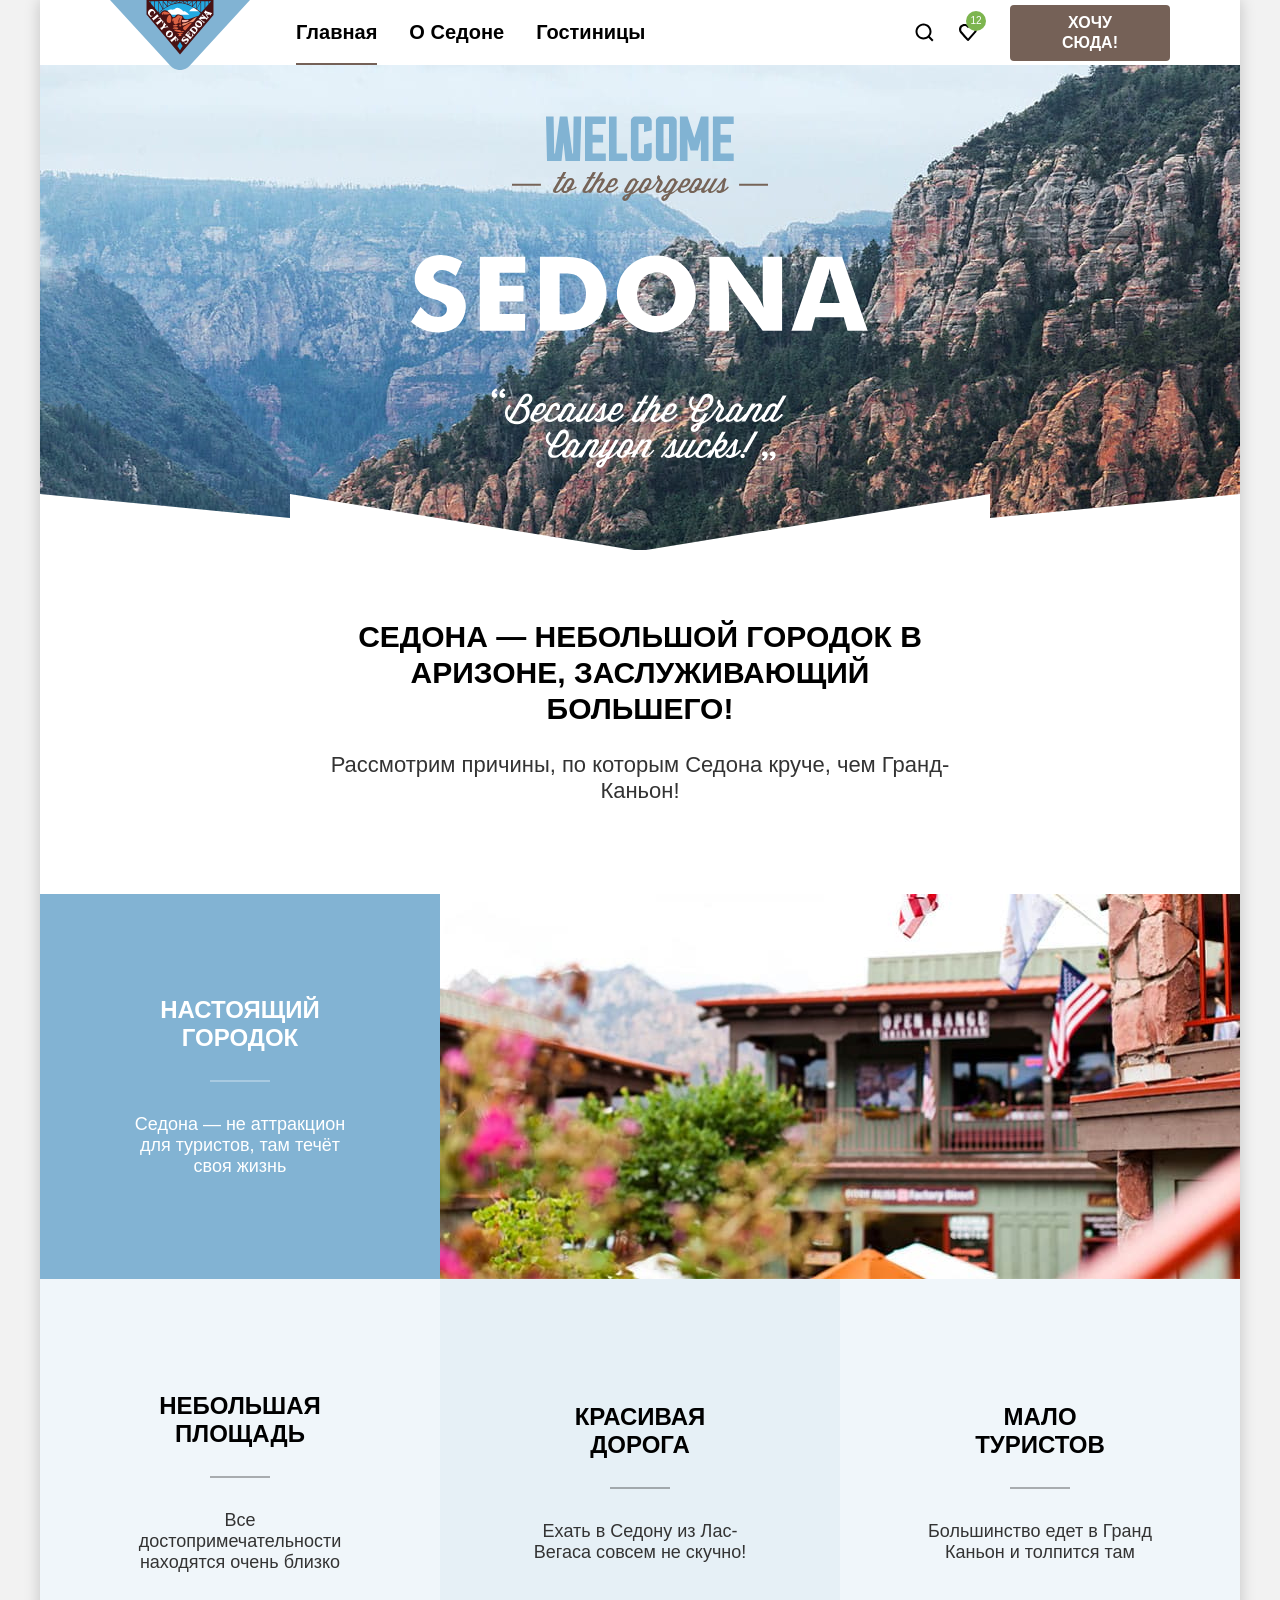
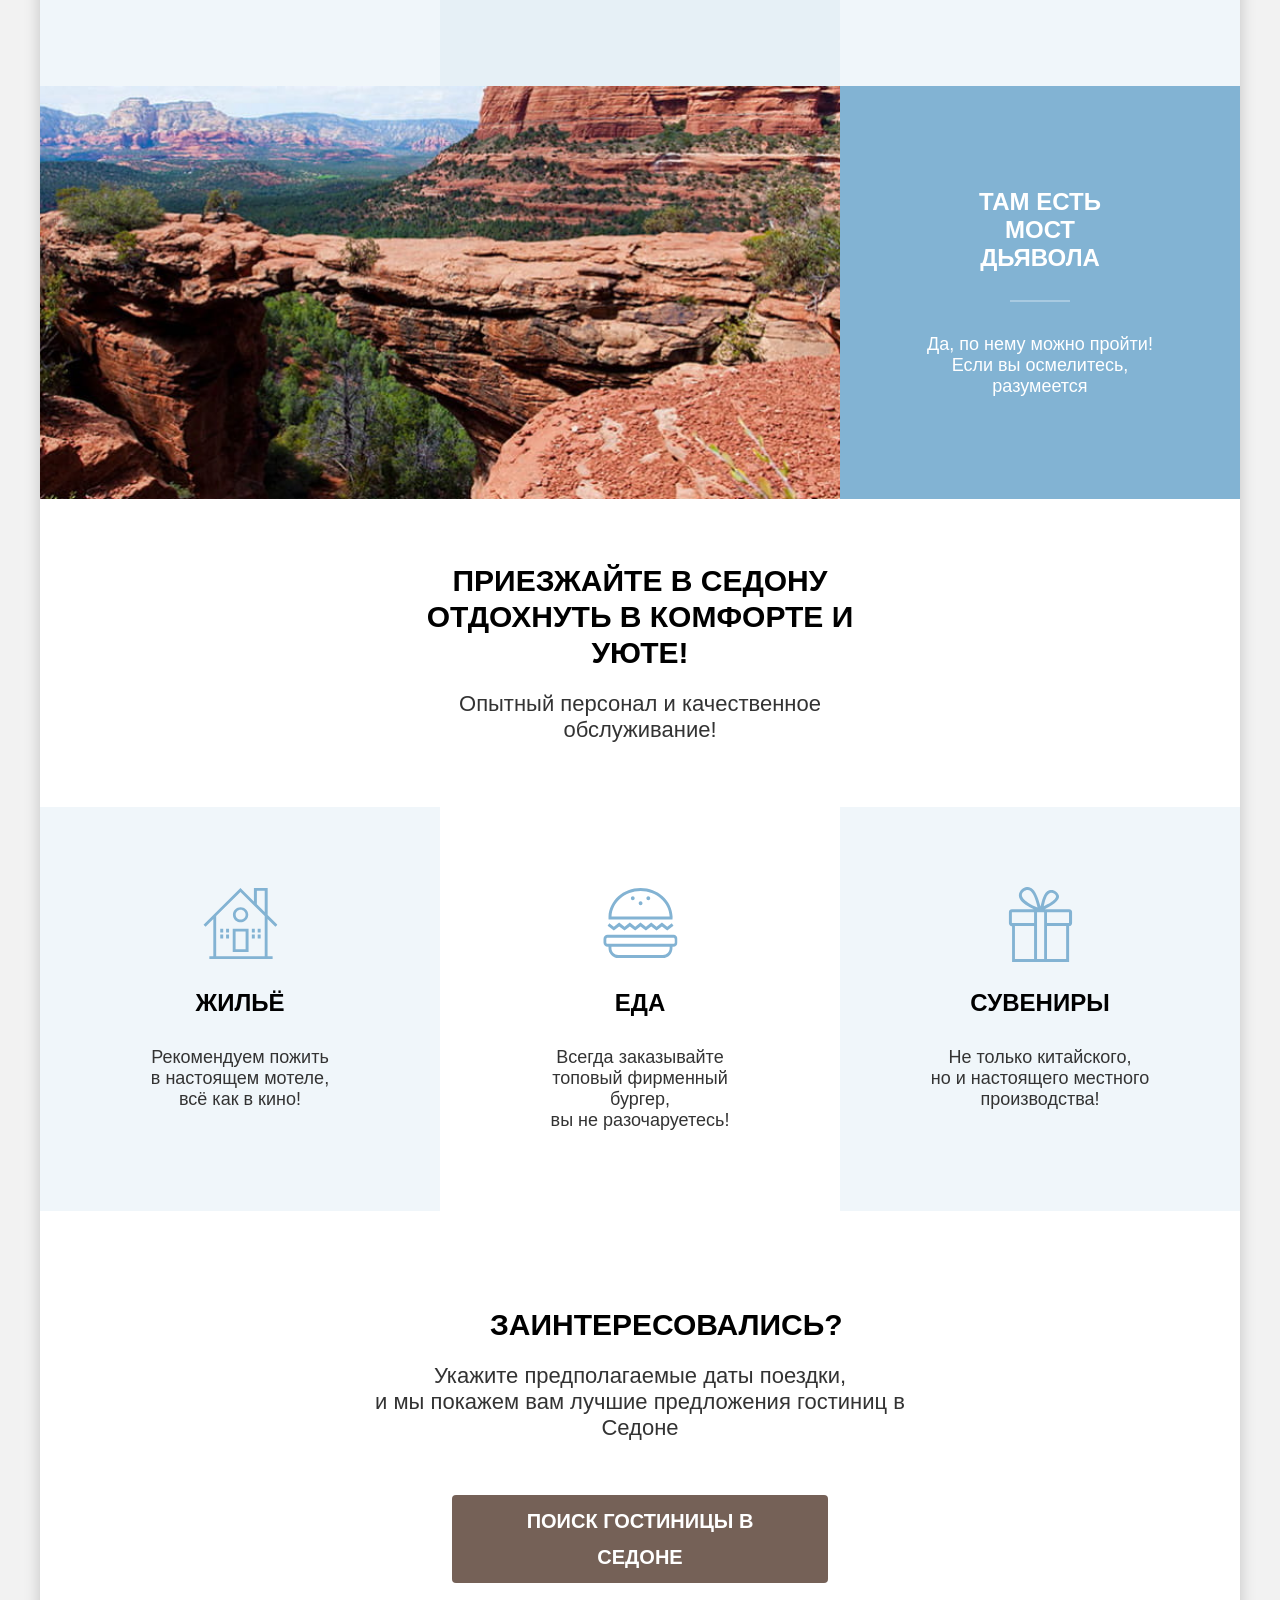
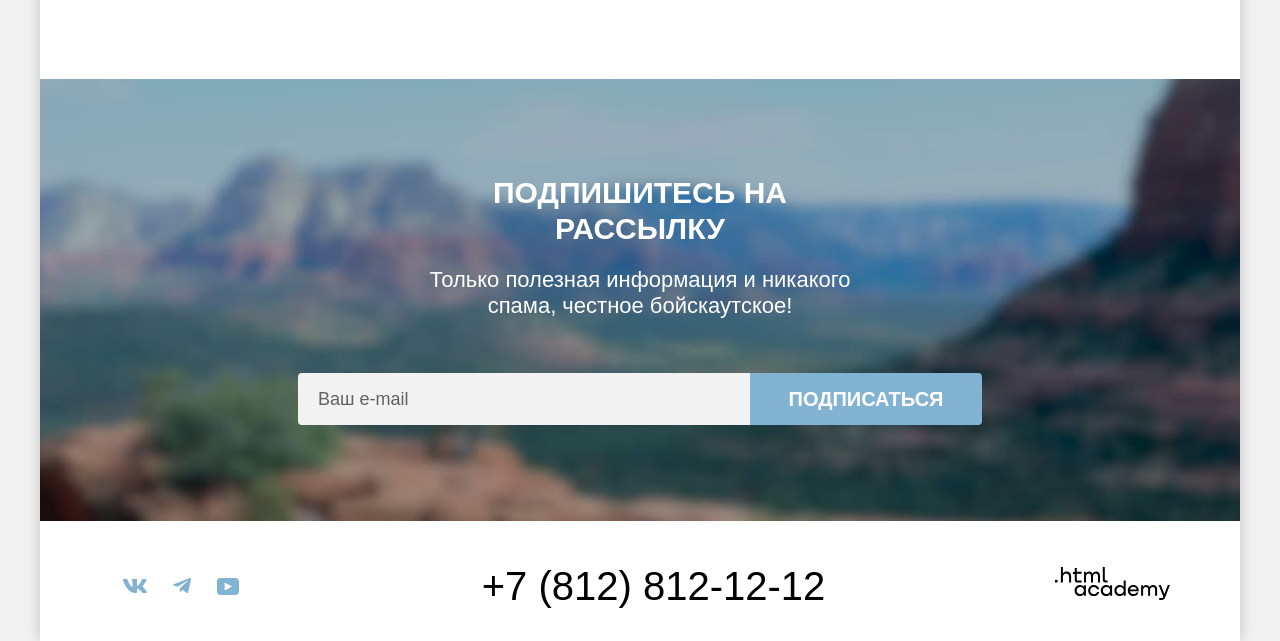
==== commit 7dde7981: "fix: поправить замечания (fix comments)" ====
--- a/index.html
+++ b/index.html
@@ -258,7 +258,7 @@
             <div class="modal__field">
               <label class="modal__label" for="date-from">Дата заезда:</label>
               <div class="modal__input-wrapper">
-                <input class="modal__input" id="date-from" type="text" name="date-from" value="27 апреля 2020" placeholder="ДД.ММ.ГГГГ" />
+                <input class="modal__input" id="date-from" type="text" name="date-from" value="27 апреля 2020" placeholder="ДД.ММ.ГГГГ" required />
                 <button class="modal__calendar-button" type="button">
                   <span class="visually-hidden">Выбрать дату заезда</span>
                 </button>
@@ -268,7 +268,7 @@
             <div class="modal__field">
               <label class="modal__label" for="date-to">Дата выезда:</label>
               <div class="modal__input-wrapper">
-                <input class="modal__input" id="date-to" type="text" name="date-to" value="1 сентября 2023" placeholder="ДД.ММ.ГГГГ" />
+                <input class="modal__input" id="date-to" type="text" name="date-to" value="1 сентября 2023" placeholder="ДД.ММ.ГГГГ" required />
                 <button class="modal__calendar-button" type="button">
                   <span class="visually-hidden">Выбрать дату выезда</span>
                 </button>
@@ -280,23 +280,21 @@
                 <label class="modal__guests-label" for="adults-count">Взрослые:</label>
                 <div class="modal__counter">
                   <button class="modal__counter-button modal__counter-button--decrease" type="button" aria-label="Уменьшить количество взрослых">−</button>
-                  <input class="modal__counter-value" id="adults-count" type="number" name="adults" value="2" readonly />
+                  <input class="modal__counter-value" id="adults-count" type="number" name="adults" value="2" />
                   <button class="modal__counter-button modal__counter-button--increase" type="button" aria-label="Увеличить количество взрослых">+</button>
                 </div>
               </div>
-              <div class="modal__guests-group">
-                <label class="modal__guests-label" for="children-count">
-                  Дети:
-                  <button class="modal__tooltip-button" type="button" aria-describedby="children-tooltip">
-                    <span class="visually-hidden">Информация</span>
-                  </button>
-                  <span class="modal__tooltip" role="tooltip" id="children-tooltip">
-                    Укажите количество детей, которые будут с вами, возраст которых от 6 до 18 лет. Дети до 6 лет размещаются бесплатно.
-                  </span>
-                </label>
+              <div class="modal__guests-group modal__guests-group--tooltip">
+                <label class="modal__guests-label" for="children-count">Дети:</label>
+                <button class="modal__tooltip-button" type="button" aria-describedby="children-tooltip">
+                  <span class="visually-hidden">Информация</span>
+                </button>
+                <span class="modal__tooltip" role="tooltip" id="children-tooltip">
+                  Укажите количество детей, которые будут с вами, возраст которых от 6 до 18 лет. Дети до 6 лет размещаются бесплатно.
+                </span>
                 <div class="modal__counter">
                   <button class="modal__counter-button modal__counter-button--decrease" type="button" aria-label="Уменьшить количество детей">−</button>
-                  <input class="modal__counter-value" id="children-count" type="number" name="children" value="2" readonly />
+                  <input class="modal__counter-value" id="children-count" type="number" name="children" value="2" />
                   <button class="modal__counter-button modal__counter-button--increase" type="button" aria-label="Увеличить количество детей">+</button>
                 </div>
               </div>
--- a/styles/styles.css
+++ b/styles/styles.css
@@ -1,17 +1,17 @@
 /* Fonts */
 @font-face {
-  font-family: 'PT Sans';
+  font-family: "PT Sans";
   font-style: normal;
   font-weight: 400;
-  src: url('../fonts/ptsans-400.woff2') format('woff2');
+  src: url("../fonts/ptsans-400.woff2") format("woff2");
   font-display: swap;
 }
 
 @font-face {
-  font-family: 'PT Sans';
+  font-family: "PT Sans";
   font-style: normal;
   font-weight: 700;
-  src: url('../fonts/ptsans-700.woff2') format('woff2');
+  src: url("../fonts/ptsans-700.woff2") format("woff2");
   font-display: swap;
 }
 
@@ -66,7 +66,7 @@
   padding: 8px 16px;
   border: none;
   border-radius: 4px;
-  font-family: 'PT Sans', sans-serif;
+  font-family: "PT Sans", sans-serif;
   font-size: 16px;
   font-weight: 700;
   line-height: 20px;
@@ -125,8 +125,6 @@
 
   &.button--reset:focus-visible {
     transition: none;
-    outline: 3px solid var(--color-blue-alt);
-    outline-offset: -3px;
   }
 
   &.button--reset:active {
@@ -161,7 +159,8 @@
 }
 
 .button:focus-visible {
-  outline: none;
+  outline: 3px solid var(--color-blue-alt);
+  outline-offset: -1px;
 }
 
 .button:active {
@@ -205,7 +204,7 @@
 
 body {
   background-color: var(--color-off-white);
-  font-family: 'PT Sans', sans-serif;
+  font-family: "PT Sans", sans-serif;
   font-size: 18px;
   line-height: 21px;
   text-align: center;
@@ -228,7 +227,6 @@
 
   .logo__link {
     transition: opacity 0.15s ease-out;
-    outline: none;
   }
 
   .logo__link:hover,
@@ -261,11 +259,16 @@
     line-height: 24px;
     color: inherit;
     text-decoration: none;
-    outline: none;
+  }
+
+  .navigation__link:focus-visible {
+    border-radius: 4px;
+    outline: 3px solid var(--color-blue-alt);
+    outline-offset: 2px;
   }
 
   .navigation__link::before {
-    content: '';
+    content: "";
     position: absolute;
     bottom: -1px;
     left: 16px;
@@ -303,7 +306,12 @@
     padding: 20px 12px 17px;
     text-decoration: none;
     color: var(--color-black);
-    outline: none;
+  }
+
+  .user-menu__link:focus-visible {
+    border-radius: 4px;
+    outline: 3px solid var(--color-blue-alt);
+    outline-offset: 2px;
   }
 
   .user-menu__button {
@@ -353,7 +361,7 @@
   padding-block: 51px 82px;
   min-height: 485px;
   background-color: var(--color-steel-teal);
-  background-image: url('../images/index-hero/hero-background-mask.svg'), url('../images/index-hero/hero-background.jpg');
+  background-image: url("../images/index-hero/hero-background-mask.svg"), url("../images/index-hero/hero-background.jpg");
   background-repeat: no-repeat;
   background-position:
     center calc(100% + 1px),
@@ -372,7 +380,7 @@
   .advantages__title {
     margin-top: 0;
     margin-bottom: 25px;
-    width: 625px;
+    width: 630px;
     font-size: 30px;
     font-weight: 700;
     line-height: 36px;
@@ -421,7 +429,7 @@
   }
 
   .advantages__item-title::before {
-    content: '';
+    content: "";
     position: absolute;
     bottom: 0;
     left: 50%;
@@ -534,7 +542,7 @@
 }
 
 .services__item::before {
-  content: '';
+  content: "";
   position: absolute;
   background-repeat: no-repeat;
   background-position: center;
@@ -545,19 +553,19 @@
 .services__item--house::before {
   width: 75px;
   height: 72px;
-  background-image: url('../images/decorative-icons/services-house-icon.svg');
+  background-image: url("../images/decorative-icons/services-house-icon.svg");
 }
 
 .services__item--food::before {
   width: 75px;
   height: 72px;
-  background-image: url('../images/decorative-icons/services-burger-icon.svg');
+  background-image: url("../images/decorative-icons/services-burger-icon.svg");
 }
 
 .services__item--souvenirs::before {
   width: 76px;
   height: 75px;
-  background-image: url('../images/decorative-icons/services-gift-icon.svg');
+  background-image: url("../images/decorative-icons/services-gift-icon.svg");
 }
 
 .hotel-search {
@@ -600,7 +608,7 @@
   padding-block: 96px;
   min-height: 415px;
   background-color: var(--color-steel-teal);
-  background-image: url('../images/subscription/subscription-background.jpg');
+  background-image: url("../images/subscription/subscription-background.jpg");
   background-repeat: no-repeat;
   background-position: center;
   background-size: cover;
@@ -635,7 +643,7 @@
     border: none;
     border-radius: 4px 0 0 4px;
     background-color: var(--color-off-white);
-    font-family: 'PT Sans', sans-serif;
+    font-family: "PT Sans", sans-serif;
     font-size: 18px;
     font-weight: 700;
     line-height: 24px;
@@ -702,7 +710,6 @@
 
 .social-links__link {
   display: flex;
-  outline: none;
 
   svg {
     fill: var(--color-blue-alt);
@@ -715,6 +722,12 @@
   svg {
     fill: var(--color-blue-dark);
   }
+}
+
+.social-links__link:focus-visible {
+  border-radius: 4px;
+  outline: 3px solid var(--color-blue-alt);
+  outline-offset: 10px;
 }
 
 .social-links__link:active {
@@ -733,7 +746,6 @@
     text-decoration: none;
     color: inherit;
     transition: color 0.2s ease-out;
-    outline: none;
   }
 
   .contacts__phone:hover,
@@ -741,6 +753,12 @@
     color: var(--color-brown);
   }
 
+  .contacts__phone:focus-visible {
+    border-radius: 4px;
+    outline: 3px solid var(--color-blue-alt);
+    outline-offset: 2px;
+  }
+
   .contacts__phone:active {
     color: var(--color-brown-30);
   }
@@ -751,8 +769,6 @@
 }
 
 .logo__link {
-  outline: none;
-
   svg {
     transition: fill 0.2s ease-out;
   }
@@ -763,6 +779,12 @@
   svg {
     fill: var(--color-brown);
   }
+}
+
+.logo__link:focus-visible {
+  border-radius: 4px;
+  outline: 3px solid var(--color-blue-alt);
+  outline-offset: 2px;
 }
 
 .logo__link:active {
@@ -781,7 +803,7 @@
   padding-top: 35px;
   min-height: 412px;
   background-color: var(--color-steel-teal);
-  background-image: url('../images/catalog-filters/filters-background.jpg');
+  background-image: url("../images/catalog-filters/filters-background.jpg");
   background-repeat: no-repeat;
   background-position: center;
   background-size: cover;
@@ -841,20 +863,20 @@
     display: block;
     width: 12px;
     height: 12px;
-    background-image: url('../images/decorative-icons/breadcrumbs-home.svg');
+    background-image: url("../images/decorative-icons/breadcrumbs-home.svg");
     background-repeat: no-repeat;
     background-position: center;
   }
 }
 
 .breadcrumbs__item:not(:last-of-type)::before {
-  content: '';
+  content: "";
   position: absolute;
   top: 50%;
   right: 11px;
   width: 6px;
   height: 10px;
-  background-image: url('../images/decorative-icons/breadcrumbs-arrow.svg');
+  background-image: url("../images/decorative-icons/breadcrumbs-arrow.svg");
   background-repeat: no-repeat;
   background-position: center;
   transform: translateY(-50%);
@@ -898,6 +920,7 @@
     row-gap: 16px;
     margin: 0;
     padding: 0;
+    width: 151px;
     list-style: none;
   }
 
@@ -939,7 +962,7 @@
   }
 
   .filters__control-input:checked + .filters__control-mark--check {
-    background-image: url('../images/decorative-icons/filter-control-check.svg');
+    background-image: url("../images/decorative-icons/filter-control-check.svg");
     background-repeat: no-repeat;
     background-position: center;
     background-size: 12px 10px;
@@ -951,7 +974,7 @@
   }
 
   .filters__control-input:checked + .filters__control-mark--radio::before {
-    content: '';
+    content: "";
     position: absolute;
     top: 50%;
     left: 50%;
@@ -977,7 +1000,7 @@
     width: 143px;
     background-color: var(--color-off-white);
     border: none;
-    font-family: 'PT Sans', sans-serif;
+    font-family: "PT Sans", sans-serif;
     font-size: 18px;
     font-weight: 700;
     line-height: 24px;
@@ -1114,13 +1137,14 @@
     margin-right: auto;
     padding: 11px 40px 13px 20px;
     width: 292px;
-    background-image: url('../images/decorative-icons/sort-select-arrow.svg');
+    background-color: transparent;
+    background-image: url("../images/decorative-icons/sort-select-arrow.svg");
     background-repeat: no-repeat;
     background-position: center right 18px;
     background-size: 12px 7px;
     border: 2px solid var(--color-light-gray);
     border-radius: 4px;
-    font-family: 'PT Sans', sans-serif;
+    font-family: "PT Sans", sans-serif;
     font-size: 18px;
     line-height: 21px;
     color: var(--color-grey);
@@ -1135,7 +1159,7 @@
   }
 
   .hotel-results__select:disabled {
-    background-image: url('../images/decorative-icons/sort-select-arrow-disabled.svg');
+    background-image: url("../images/decorative-icons/sort-select-arrow-disabled.svg");
     border-color: var(--color-black-30);
     color: var(--color-black-30);
     cursor: default;
@@ -1144,8 +1168,9 @@
 
 .sort-list {
   display: flex;
-  justify-content: space-between;
+  flex-wrap: wrap;
   align-self: baseline;
+  gap: 8px;
   margin: 0;
   padding: 0;
   width: 160px;
@@ -1157,15 +1182,15 @@
   }
 
   .sort-list__link--tile {
-    background: url('../images/decorative-icons/sort-mode-tile.svg') no-repeat center;
+    background: url("../images/decorative-icons/sort-mode-tile.svg") no-repeat center;
   }
 
   .sort-list__link--card {
-    background: url('../images/decorative-icons/sort-mode-card.svg') no-repeat center;
+    background: url("../images/decorative-icons/sort-mode-card.svg") no-repeat center;
   }
 
   .sort-list__link--list {
-    background: url('../images/decorative-icons/sort-mode-list.svg') no-repeat center;
+    background: url("../images/decorative-icons/sort-mode-list.svg") no-repeat center;
   }
 }
 
@@ -1197,13 +1222,16 @@
     width: 300px;
     text-decoration: none;
     color: var(--color-black);
-    outline: none;
     transition: all 0.1s ease-out;
   }
 
   .hotel-card__photo-link:hover,
   .hotel-card__photo-link:focus-visible {
     opacity: 0.85;
+  }
+
+  .hotel-card__photo-link:focus-visible {
+    outline: 3px solid var(--color-blue-alt);
   }
 
   .hotel-card__photo-link:active {
@@ -1232,23 +1260,23 @@
   }
 
   .hotel-card__star-rating::before {
-    content: '';
+    content: "";
     display: block;
     height: 17px;
-    background-image: url('../images/decorative-icons/rating-star.svg');
+    background-image: url("../images/decorative-icons/rating-star.svg");
     background-repeat: repeat-x;
     background-size: 24px 17px;
   }
 
-  .hotel-card__star-rating[aria-label^='4']::before {
+  .hotel-card__star-rating[aria-label^="4"]::before {
     width: 93px;
   }
 
-  .hotel-card__star-rating[aria-label^='3']::before {
+  .hotel-card__star-rating[aria-label^="3"]::before {
     width: 75px;
   }
 
-  .hotel-card__star-rating[aria-label^='2']::before {
+  .hotel-card__star-rating[aria-label^="2"]::before {
     width: 45px;
   }
 
@@ -1285,7 +1313,6 @@
     text-transform: uppercase;
     color: var(--color-white);
     transition: all 0.1s ease-out;
-    outline: none;
   }
 
   .pagination__link[href] {
@@ -1295,6 +1322,11 @@
   .pagination__link[href]:hover,
   .pagination__link[href]:focus-visible {
     background-color: var(--color-blue-dark);
+  }
+
+  .pagination__link[href]:focus-visible {
+    outline: 3px solid var(--color-blue-alt);
+    outline-offset: 2px;
   }
 
   .pagination__link[href]:active {
@@ -1327,7 +1359,7 @@
 
   .modal__container {
     position: relative;
-    padding: 64px 70px;
+    padding: 64px 69px;
     width: 717px;
     min-height: 576px;
     background-color: var(--color-white);
@@ -1369,12 +1401,12 @@
 
   .modal__field {
     display: grid;
-    grid-template-columns: 120px 1fr;
+    grid-template-columns: 1fr 442px;
     align-items: baseline;
-    column-gap: 24px;
   }
 
   .modal__label {
+    justify-self: left;
     font-size: 20px;
     font-weight: 700;
     line-height: 24px;
@@ -1389,12 +1421,11 @@
 
   .modal__input {
     flex-grow: 1;
-    padding: 12px 20px;
-    padding-right: 45px;
+    padding: 13px 45px 11px 19px;
     background-color: var(--color-off-white);
     border: none;
     border-radius: 4px;
-    font-family: 'PT Sans', sans-serif;
+    font-family: "PT Sans", sans-serif;
     font-size: 18px;
     font-weight: 700;
     line-height: 24px;
@@ -1411,7 +1442,7 @@
     width: 20px;
     height: 20px;
     background-color: transparent;
-    background-image: url('../images/decorative-icons/modal-date.svg');
+    background-image: url("../images/decorative-icons/modal-date.svg");
     background-repeat: no-repeat;
     background-position: center;
     border: none;
@@ -1441,7 +1472,7 @@
   .modal__guests {
     display: flex;
     align-items: center;
-    gap: 74px;
+    gap: 86px;
     margin-bottom: 25px;
   }
 
@@ -1449,13 +1480,15 @@
     position: relative;
     display: flex;
     align-items: center;
-    column-gap: 53px;
+    column-gap: 47px;
+  }
+
+  .modal__guests-group--tooltip {
+    column-gap: 0;
+    width: 244px;
   }
 
   .modal__guests-label {
-    display: flex;
-    align-items: center;
-    column-gap: 10px;
     font-size: 20px;
     font-weight: 700;
     line-height: 24px;
@@ -1464,6 +1497,7 @@
   .modal__counter {
     display: flex;
     align-items: center;
+    margin-left: auto;
     height: 48px;
     background-color: var(--color-off-white);
     border-radius: 4px;
@@ -1482,12 +1516,12 @@
   }
 
   .modal__counter-value {
-    padding: 0 5px;
+    padding: 4px 5px 0;
     width: 31px;
     height: 100%;
     border: none;
     background-color: transparent;
-    font-family: 'PT Sans', sans-serif;
+    font-family: "PT Sans", sans-serif;
     font-size: 18px;
     font-weight: 700;
     line-height: 20px;
@@ -1502,11 +1536,12 @@
   }
 
   .modal__tooltip-button {
+    margin-left: 11px;
+    padding: 0;
     width: 26px;
     height: 26px;
-    padding: 0;
     background-color: var(--color-blue-alt);
-    background-image: url('../images/decorative-icons/modal-info-badge.svg');
+    background-image: url("../images/decorative-icons/modal-info-badge.svg");
     background-repeat: no-repeat;
     background-position: center;
     border: none;
@@ -1518,10 +1553,10 @@
   .modal__tooltip {
     display: none;
     position: absolute;
-    top: 55px;
+    top: 52px;
     left: -54px;
-    padding: 15px 18px 18px 22px;
-    width: 251px;
+    padding: 20px 18px 23px 20px;
+    width: 255px;
     background-color: var(--color-grey);
     border-radius: 10px;
     box-shadow: 0 15px 30px 0 var(--color-black-30);
@@ -1533,13 +1568,13 @@
   }
 
   .modal__tooltip::before {
-    content: '';
+    content: "";
     position: absolute;
     top: -9px;
     left: 50%;
     width: 19px;
     height: 9px;
-    background-image: url('../images/decorative-icons/modal-help-triangle.svg');
+    background-image: url("../images/decorative-icons/modal-help-triangle.svg");
     background-repeat: no-repeat;
     background-position: center;
     transform: translateX(-50%);
